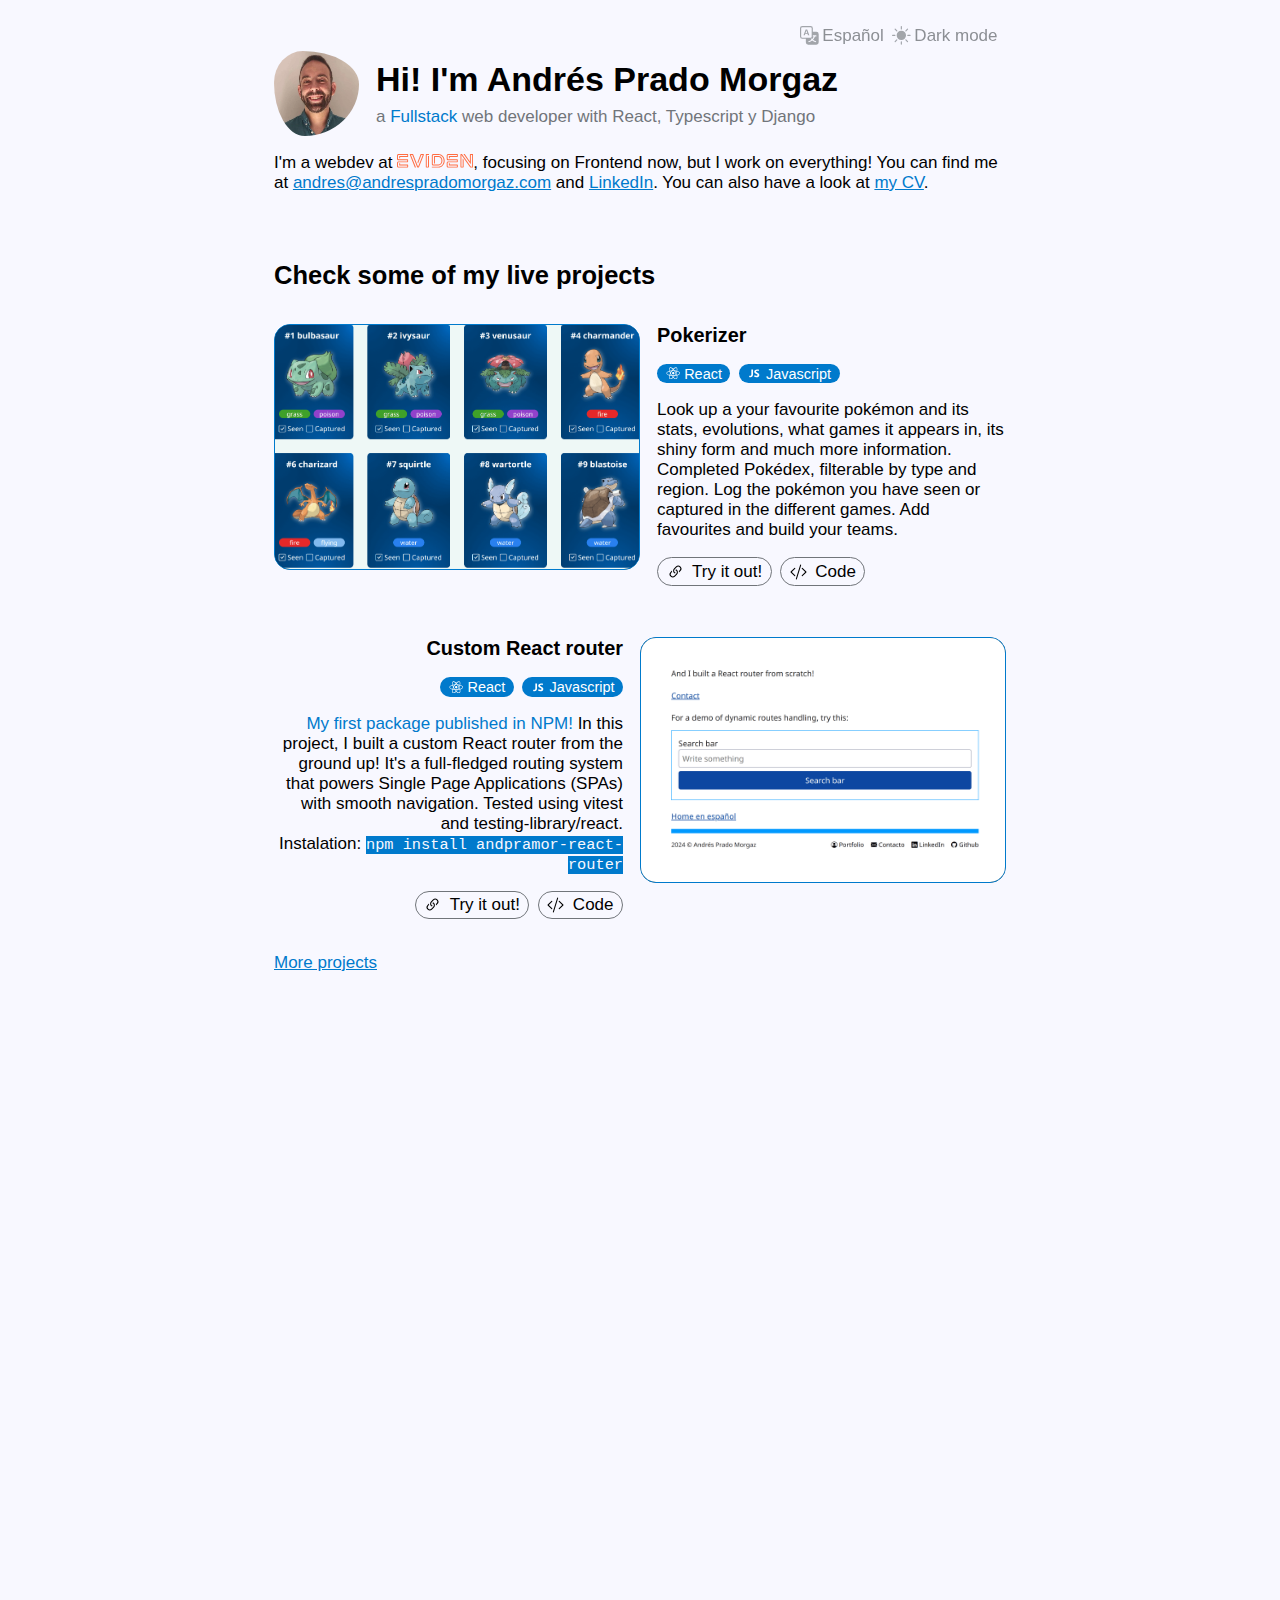
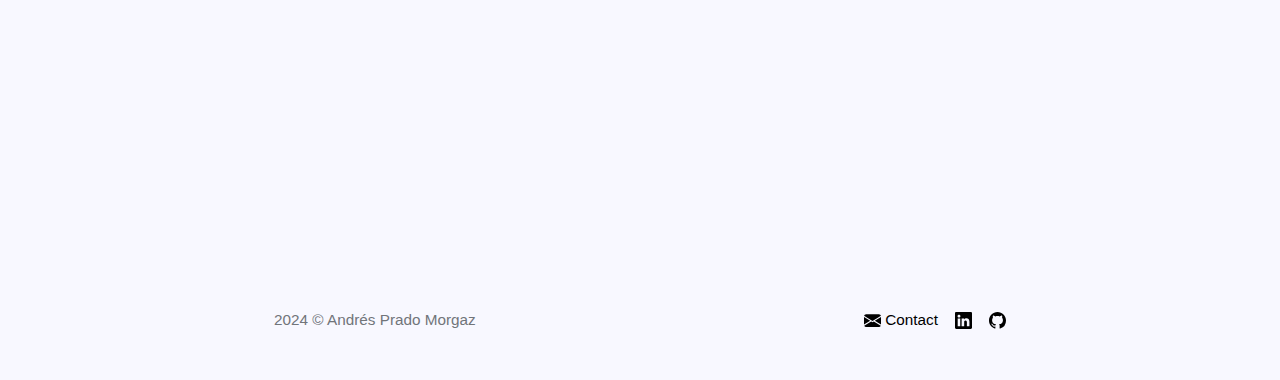
==== index.html @ 47c3d0b3 "Corrected heading nesting" ====
<!DOCTYPE html>
<html lang="es">
  <head>
    <meta charset="UTF-8" />
    <meta name="viewport" content="width=device-width, initial-scale=1.0" />
    <title>Andrés Prado Morgaz</title>
    <link rel="shortcut icon" href="favicon.svg" type="image/x-icon" />
    <link rel="stylesheet" href="./style.css" />
  </head>

  <body>
    <!-- MENU -->
    <aside id="optionsMenu" class="text-gray">
      <span id="languageToggler">
        <!-- Translate icon -->
        <svg
          xmlns="http://www.w3.org/2000/svg"
          fill="currentColor"
          viewBox="0 0 16 16"
        >
          <path
            d="M4.545 6.714 4.11 8H3l1.862-5h1.284L8 8H6.833l-.435-1.286zm1.634-.736L5.5 3.956h-.049l-.679 2.022z"
          />
          <path
            d="M0 2a2 2 0 0 1 2-2h7a2 2 0 0 1 2 2v3h3a2 2 0 0 1 2 2v7a2 2 0 0 1-2 2H7a2 2 0 0 1-2-2v-3H2a2 2 0 0 1-2-2zm2-1a1 1 0 0 0-1 1v7a1 1 0 0 0 1 1h7a1 1 0 0 0 1-1V2a1 1 0 0 0-1-1zm7.138 9.995q.289.451.63.846c-.748.575-1.673 1.001-2.768 1.292.178.217.451.635.555.867 1.125-.359 2.08-.844 2.886-1.494.777.665 1.739 1.165 2.93 1.472.133-.254.414-.673.629-.89-1.125-.253-2.057-.694-2.82-1.284.681-.747 1.222-1.651 1.621-2.757H14V8h-3v1.047h.765c-.318.844-.74 1.546-1.272 2.13a6 6 0 0 1-.415-.492 2 2 0 0 1-.94.31"
          />
        </svg>
        <span class="text">English</span>
        <span class="text hiddenLanguage">Español</span>
      </span>
      <span id="lightModeToggler">
        <!-- Sun icon -->
        <svg
          xmlns="http://www.w3.org/2000/svg"
          fill="currentColor"
          viewBox="0 0 16 16"
        >
          <path
            id="lightModeTogglerPath"
            d="M12 8a4 4 0 1 1-8 0 4 4 0 0 1 8 0M8 0a.5.5 0 0 1 .5.5v2a.5.5 0 0 1-1 0v-2A.5.5 0 0 1 8 0m0 13a.5.5 0 0 1 .5.5v2a.5.5 0 0 1-1 0v-2A.5.5 0 0 1 8 13m8-5a.5.5 0 0 1-.5.5h-2a.5.5 0 0 1 0-1h2a.5.5 0 0 1 .5.5M3 8a.5.5 0 0 1-.5.5h-2a.5.5 0 0 1 0-1h2A.5.5 0 0 1 3 8m10.657-5.657a.5.5 0 0 1 0 .707l-1.414 1.415a.5.5 0 1 1-.707-.708l1.414-1.414a.5.5 0 0 1 .707 0m-9.193 9.193a.5.5 0 0 1 0 .707L3.05 13.657a.5.5 0 0 1-.707-.707l1.414-1.414a.5.5 0 0 1 .707 0m9.193 2.121a.5.5 0 0 1-.707 0l-1.414-1.414a.5.5 0 0 1 .707-.707l1.414 1.414a.5.5 0 0 1 0 .707M4.464 4.465a.5.5 0 0 1-.707 0L2.343 3.05a.5.5 0 1 1 .707-.707l1.414 1.414a.5.5 0 0 1 0 .708"
          />
        </svg>
        <span class="text showInLightMode">Modo oscuro</span>
        <span class="text hiddenLanguage showInLightMode">Dark mode</span>
        <span class="text showInDarkMode">Modo claro</span>
        <span class="text hiddenLanguage showInDarkMode">Light mode</span>
      </span>
    </aside>
    <!-- INTRO -->
    <section id="sectionIntro">
      <header class="intro">
        <img
          loading="lazy"
          src="./assets/profilePic.webp"
          alt="Foto de perfil de Andrés Prado Morgaz"
        />
        <div>
          <h1>
            <span class="text">¡Hola! Soy </span
            ><span class="text hiddenLanguage">Hi! I'm </span>Andrés Prado
            Morgaz
          </h1>
          <p class="mt-1 text-gray">
            <span class="text">desarrollador web</span>
            <span class="text hiddenLanguage">a</span>
            <span class="text-highlight">Fullstack</span>
            <span class="text hiddenLanguage">web developer with</span>
            <span class="text">con</span> React, Typescript y Django
          </p>
        </div>
      </header>
      <p class="text">
        Soy desarrollador en
        <svg
          class="evidenLogo"
          version="1.1"
          viewBox="0 0 538.29999 96.199997"
          xmlns="http://www.w3.org/2000/svg"
        >
          <path
            d="m 262.2,14.9 v 52.7 h 6.7 V 21.4 h 24.7 c 12.2,0 20.9,10.9 20.9,26.7 0,15.8 -8.7,26.7 -20.9,26.7 H 258 c -2.8,0 -4.7,-1.8 -4.7,-4.7 V 11.3 c 0,-2.8 1.8,-4.7 4.7,-4.7 h 35.6 c 21.3,0 36.7,17.4 36.7,41.5 0,24.1 -15.4,41.5 -36.7,41.5 h -47.2 v 6.5 h 47.2 c 24.1,0 43.8,-20.7 43.8,-48 0,-27.3 -19.6,-48 -43.8,-48 H 258 c -7.1,0 -11.5,4.7 -11.5,11.1 v 58.9 c 0,6.5 4.5,11.1 11.5,11.1 h 35.6 c 15.4,0 28,-14.2 28,-33.2 0,-19 -12.6,-33.2 -28,-33.2 H 262.2 Z M 71.8,52.2 H 11.5 C 4.4,52.2 0,56.9 0,63.3 V 85 c 0,6.5 4.5,11.1 11.5,11.1 h 64 c 2,0 3.4,-1.4 3.4,-3.4 V 78.3 c 0,-2 -1.4,-3.4 -3.4,-3.4 H 22.2 V 66 h -6.5 v 15.4 h 56.5 v 8.3 H 11.5 C 8.7,89.7 6.8,87.9 6.8,85 V 63.3 c 0,-2.8 1.8,-4.7 4.7,-4.7 h 63.6 c 2,0 3.4,-1.4 3.4,-3.4 V 40.8 c 0,-2 -1.4,-3.4 -3.4,-3.4 H 11.5 C 8.7,37.4 6.8,35.6 6.8,32.7 V 11.3 c 0,-2.8 1.8,-4.7 4.7,-4.7 h 61 v 8.3 H 15.7 v 15.2 h 6.5 v -8.7 h 53.3 c 2,0 3.4,-1.4 3.4,-3.4 V 3.8 c 0,-2 -1.4,-3.6 -3.4,-3.6 h -64 C 4.4,0.2 0,4.9 0,11.3 v 21.5 c 0,6.5 4.5,11.1 11.5,11.1 h 60.4 v 8.3 z M 172.3,6.6 h 9.9 L 149.2,89.8 115,3.4 C 114,1 112.6,0.2 109.9,0.2 H 93.3 c -2,0 -3.2,1.4 -3.2,3.2 0,0.6 0.2,1.4 0.4,2 l 35.6,90.7 h 8.3 L 98.8,6.6 h 9.7 l 34.4,86.7 c 1,2.4 2,2.8 4.5,2.8 h 3.6 c 2.4,0 3.4,-0.4 4.5,-2.8 L 190.3,5.4 c 0.2,-0.6 0.4,-1.4 0.4,-2 0,-1.8 -1.2,-3.2 -3.2,-3.2 H 171.1 C 168.5,0.2 167,1 166,3.4 l -21.1,54.3 3.8,9.3 z m 251.2,45.6 h -60.4 c -7.1,0 -11.5,4.7 -11.5,11.1 V 85 c 0,6.5 4.5,11.1 11.5,11.1 h 64 c 2,0 3.4,-1.4 3.4,-3.4 V 78.3 c 0,-2 -1.4,-3.4 -3.4,-3.4 H 373.8 V 66 h -6.5 v 15.4 h 56.5 v 8.3 H 363 c -2.8,0 -4.7,-1.8 -4.7,-4.7 V 63.3 c 0,-2.8 1.8,-4.7 4.7,-4.7 h 63.7 c 2,0 3.4,-1.4 3.4,-3.4 V 40.8 c 0,-2 -1.4,-3.4 -3.4,-3.4 h -63.6 c -2.8,0 -4.7,-1.8 -4.7,-4.7 V 11.3 c 0,-2.8 1.8,-4.7 4.7,-4.7 h 61 v 8.3 h -56.7 v 15.2 h 6.5 v -8.7 h 53.3 c 2,0 3.4,-1.4 3.4,-3.4 V 3.8 c 0,-2 -1.4,-3.6 -3.4,-3.6 h -64 c -7.1,0 -11.5,4.7 -11.5,11.1 v 21.5 c 0,6.5 4.5,11.1 11.5,11.1 h 60.4 v 8.3 z M 226.4,0.1 h -19.2 c -2,0 -3.4,1.4 -3.4,3.4 v 89.1 c 0,2 1.4,3.4 3.4,3.4 H 223 c 2,0 3.4,-1.4 3.4,-3.4 V 13.9 h -6.9 v 75.8 h -8.9 v -83 h 15.8 z m 243.8,0 49,68.3 c 1.2,1.6 3.4,1 3.4,-0.6 V 6.6 h 8.9 v 83 h -8.1 L 463.2,4.5 C 460.6,0.7 459.1,0 456.3,0 h -3.8 c -2,0 -3.4,1.4 -3.4,3.4 v 89.1 c 0,2 1.4,3.4 3.4,3.4 h 15.8 c 2,0 3.4,-1.4 3.4,-3.4 v -51 L 464.8,32 v 57.5 h -8.9 V 6.8 l 60,84.9 c 2.6,3.6 4.3,4.5 7.7,4.5 h 11.3 c 2,0 3.4,-1.4 3.4,-3.4 V 3.6 c 0,-2 -1.4,-3.4 -3.4,-3.4 h -15.6 c -2,0 -3.4,1.4 -3.4,3.4 V 53.4 L 479.2,0.1 Z"
          /></svg
        >, centrado en el Frontend, ¡pero hago de todo! Puedes encontrarme en
        <a href="mailto:andres@andrespradomorgaz.com" class="text-highlight"
          >andres@andrespradomorgaz.com</a
        >
        y en
        <a
          href="https://www.linkedin.com/in/apradomorgaz/"
          class="text-highlight"
          >LinkedIn</a
        >. También puedes echarle un vistazo a
        <a
          href="/assets/CV Andres Prado Morgaz.pdf"
          class="text-highlight"
          download="CV_AndresPradoMorgaz_developer"
          >mi CV</a
        >.
      </p>
      <p class="text hiddenLanguage">
        I'm a webdev at
        <svg
          class="evidenLogo"
          version="1.1"
          viewBox="0 0 538.29999 96.199997"
          xmlns="http://www.w3.org/2000/svg"
        >
          <path
            d="m 262.2,14.9 v 52.7 h 6.7 V 21.4 h 24.7 c 12.2,0 20.9,10.9 20.9,26.7 0,15.8 -8.7,26.7 -20.9,26.7 H 258 c -2.8,0 -4.7,-1.8 -4.7,-4.7 V 11.3 c 0,-2.8 1.8,-4.7 4.7,-4.7 h 35.6 c 21.3,0 36.7,17.4 36.7,41.5 0,24.1 -15.4,41.5 -36.7,41.5 h -47.2 v 6.5 h 47.2 c 24.1,0 43.8,-20.7 43.8,-48 0,-27.3 -19.6,-48 -43.8,-48 H 258 c -7.1,0 -11.5,4.7 -11.5,11.1 v 58.9 c 0,6.5 4.5,11.1 11.5,11.1 h 35.6 c 15.4,0 28,-14.2 28,-33.2 0,-19 -12.6,-33.2 -28,-33.2 H 262.2 Z M 71.8,52.2 H 11.5 C 4.4,52.2 0,56.9 0,63.3 V 85 c 0,6.5 4.5,11.1 11.5,11.1 h 64 c 2,0 3.4,-1.4 3.4,-3.4 V 78.3 c 0,-2 -1.4,-3.4 -3.4,-3.4 H 22.2 V 66 h -6.5 v 15.4 h 56.5 v 8.3 H 11.5 C 8.7,89.7 6.8,87.9 6.8,85 V 63.3 c 0,-2.8 1.8,-4.7 4.7,-4.7 h 63.6 c 2,0 3.4,-1.4 3.4,-3.4 V 40.8 c 0,-2 -1.4,-3.4 -3.4,-3.4 H 11.5 C 8.7,37.4 6.8,35.6 6.8,32.7 V 11.3 c 0,-2.8 1.8,-4.7 4.7,-4.7 h 61 v 8.3 H 15.7 v 15.2 h 6.5 v -8.7 h 53.3 c 2,0 3.4,-1.4 3.4,-3.4 V 3.8 c 0,-2 -1.4,-3.6 -3.4,-3.6 h -64 C 4.4,0.2 0,4.9 0,11.3 v 21.5 c 0,6.5 4.5,11.1 11.5,11.1 h 60.4 v 8.3 z M 172.3,6.6 h 9.9 L 149.2,89.8 115,3.4 C 114,1 112.6,0.2 109.9,0.2 H 93.3 c -2,0 -3.2,1.4 -3.2,3.2 0,0.6 0.2,1.4 0.4,2 l 35.6,90.7 h 8.3 L 98.8,6.6 h 9.7 l 34.4,86.7 c 1,2.4 2,2.8 4.5,2.8 h 3.6 c 2.4,0 3.4,-0.4 4.5,-2.8 L 190.3,5.4 c 0.2,-0.6 0.4,-1.4 0.4,-2 0,-1.8 -1.2,-3.2 -3.2,-3.2 H 171.1 C 168.5,0.2 167,1 166,3.4 l -21.1,54.3 3.8,9.3 z m 251.2,45.6 h -60.4 c -7.1,0 -11.5,4.7 -11.5,11.1 V 85 c 0,6.5 4.5,11.1 11.5,11.1 h 64 c 2,0 3.4,-1.4 3.4,-3.4 V 78.3 c 0,-2 -1.4,-3.4 -3.4,-3.4 H 373.8 V 66 h -6.5 v 15.4 h 56.5 v 8.3 H 363 c -2.8,0 -4.7,-1.8 -4.7,-4.7 V 63.3 c 0,-2.8 1.8,-4.7 4.7,-4.7 h 63.7 c 2,0 3.4,-1.4 3.4,-3.4 V 40.8 c 0,-2 -1.4,-3.4 -3.4,-3.4 h -63.6 c -2.8,0 -4.7,-1.8 -4.7,-4.7 V 11.3 c 0,-2.8 1.8,-4.7 4.7,-4.7 h 61 v 8.3 h -56.7 v 15.2 h 6.5 v -8.7 h 53.3 c 2,0 3.4,-1.4 3.4,-3.4 V 3.8 c 0,-2 -1.4,-3.6 -3.4,-3.6 h -64 c -7.1,0 -11.5,4.7 -11.5,11.1 v 21.5 c 0,6.5 4.5,11.1 11.5,11.1 h 60.4 v 8.3 z M 226.4,0.1 h -19.2 c -2,0 -3.4,1.4 -3.4,3.4 v 89.1 c 0,2 1.4,3.4 3.4,3.4 H 223 c 2,0 3.4,-1.4 3.4,-3.4 V 13.9 h -6.9 v 75.8 h -8.9 v -83 h 15.8 z m 243.8,0 49,68.3 c 1.2,1.6 3.4,1 3.4,-0.6 V 6.6 h 8.9 v 83 h -8.1 L 463.2,4.5 C 460.6,0.7 459.1,0 456.3,0 h -3.8 c -2,0 -3.4,1.4 -3.4,3.4 v 89.1 c 0,2 1.4,3.4 3.4,3.4 h 15.8 c 2,0 3.4,-1.4 3.4,-3.4 v -51 L 464.8,32 v 57.5 h -8.9 V 6.8 l 60,84.9 c 2.6,3.6 4.3,4.5 7.7,4.5 h 11.3 c 2,0 3.4,-1.4 3.4,-3.4 V 3.6 c 0,-2 -1.4,-3.4 -3.4,-3.4 h -15.6 c -2,0 -3.4,1.4 -3.4,3.4 V 53.4 L 479.2,0.1 Z"
          /></svg
        >, focusing on Frontend now, but I work on everything! You can find me
        at
        <a href="mailto:andres@andrespradomorgaz.com" class="text-highlight"
          >andres@andrespradomorgaz.com</a
        >
        and
        <a
          href="https://www.linkedin.com/in/apradomorgaz/"
          class="text-highlight"
          >LinkedIn</a
        >. You can also have a look at
        <a
          href="/assets/CV Andres Prado Morgaz EN.pdf"
          class="text-highlight"
          download="CV_AndresPradoMorgaz_developer"
          >my CV</a
        >.
      </p>
    </section>
    <!-- PROJECTS -->
    <section id="projectsSection">
      <h2 class="text">Explora algunos de mis proyectos en vivo</h2>
      <h2 class="text hiddenLanguage">Check some of my live projects</h2>
      <div class="projectsList" id="projectsList">
        <!-- Pokerizer -->
        <article class="project">
          <a
            href="https://andrespradomorgaz.com/pokerizer"
            class="img-container-out"
          >
            <div class="img-container-in">
              <img
                loading="lazy"
                src="./assets/thumbPokerizer.webp"
                alt="Pokerizer thumb"
              />
              <h3 class="projectTitleSm">Pokerizer</h3>
            </div>
          </a>
          <div class="project-details">
            <h3 class="projectTitleMd">Pokerizer</h3>
            <div class="techList">
              <span class="techItem">
                <svg
                  class="svg"
                  viewBox="0 0 32 32"
                  fill="none"
                  xmlns="http://www.w3.org/2000/svg"
                >
                  <path
                    d="M18.6789 15.9759C18.6789 14.5415 17.4796 13.3785 16 13.3785C14.5206 13.3785 13.3211 14.5415 13.3211 15.9759C13.3211 17.4105 14.5206 18.5734 16 18.5734C17.4796 18.5734 18.6789 17.4105 18.6789 15.9759Z"
                    fill="currentColor"
                  />
                  <path
                    fill-rule="evenodd"
                    clip-rule="evenodd"
                    d="M24.7004 11.1537C25.2661 8.92478 25.9772 4.79148 23.4704 3.39016C20.9753 1.99495 17.7284 4.66843 16.0139 6.27318C14.3044 4.68442 10.9663 2.02237 8.46163 3.42814C5.96751 4.82803 6.73664 8.8928 7.3149 11.1357C4.98831 11.7764 1 13.1564 1 15.9759C1 18.7874 4.98416 20.2888 7.29698 20.9289C6.71658 23.1842 5.98596 27.1909 8.48327 28.5877C10.9973 29.9932 14.325 27.3945 16.0554 25.7722C17.7809 27.3864 20.9966 30.0021 23.4922 28.6014C25.9956 27.1963 25.3436 23.1184 24.7653 20.8625C27.0073 20.221 31 18.7523 31 15.9759C31 13.1835 26.9903 11.7923 24.7004 11.1537ZM24.4162 19.667C24.0365 18.5016 23.524 17.2623 22.8971 15.9821C23.4955 14.7321 23.9881 13.5088 24.3572 12.3509C26.0359 12.8228 29.7185 13.9013 29.7185 15.9759C29.7185 18.07 26.1846 19.1587 24.4162 19.667ZM22.85 27.526C20.988 28.571 18.2221 26.0696 16.9478 24.8809C17.7932 23.9844 18.638 22.9422 19.4625 21.7849C20.9129 21.6602 22.283 21.4562 23.5256 21.1777C23.9326 22.7734 24.7202 26.4763 22.85 27.526ZM9.12362 27.5111C7.26143 26.47 8.11258 22.8946 8.53957 21.2333C9.76834 21.4969 11.1286 21.6865 12.5824 21.8008C13.4123 22.9332 14.2816 23.9741 15.1576 24.8857C14.0753 25.9008 10.9945 28.557 9.12362 27.5111ZM2.28149 15.9759C2.28149 13.874 5.94207 12.8033 7.65904 12.3326C8.03451 13.5165 8.52695 14.7544 9.12123 16.0062C8.51925 17.2766 8.01977 18.5341 7.64085 19.732C6.00369 19.2776 2.28149 18.0791 2.28149 15.9759ZM9.1037 4.50354C10.9735 3.45416 13.8747 6.00983 15.1159 7.16013C14.2444 8.06754 13.3831 9.1006 12.5603 10.2265C11.1494 10.3533 9.79875 10.5569 8.55709 10.8297C8.09125 9.02071 7.23592 5.55179 9.1037 4.50354ZM20.3793 11.5771C21.3365 11.6942 22.2536 11.85 23.1147 12.0406C22.8562 12.844 22.534 13.6841 22.1545 14.5453C21.6044 13.5333 21.0139 12.5416 20.3793 11.5771ZM16.0143 8.0481C16.6054 8.66897 17.1974 9.3623 17.7798 10.1145C16.5985 10.0603 15.4153 10.0601 14.234 10.1137C14.8169 9.36848 15.414 8.67618 16.0143 8.0481ZM9.8565 14.5444C9.48329 13.6862 9.16398 12.8424 8.90322 12.0275C9.75918 11.8418 10.672 11.69 11.623 11.5748C10.9866 12.5372 10.3971 13.5285 9.8565 14.5444ZM11.6503 20.4657C10.6679 20.3594 9.74126 20.2153 8.88556 20.0347C9.15044 19.2055 9.47678 18.3435 9.85796 17.4668C10.406 18.4933 11.0045 19.4942 11.6503 20.4657ZM16.0498 23.9915C15.4424 23.356 14.8365 22.6531 14.2448 21.8971C15.4328 21.9423 16.6231 21.9424 17.811 21.891C17.2268 22.6608 16.6369 23.3647 16.0498 23.9915ZM22.1667 17.4222C22.5677 18.3084 22.9057 19.1657 23.1742 19.9809C22.3043 20.1734 21.3652 20.3284 20.3757 20.4435C21.015 19.4607 21.6149 18.4536 22.1667 17.4222ZM18.7473 20.5941C16.9301 20.72 15.1016 20.7186 13.2838 20.6044C12.2509 19.1415 11.3314 17.603 10.5377 16.0058C11.3276 14.4119 12.2404 12.8764 13.2684 11.4158C15.0875 11.2825 16.9178 11.2821 18.7369 11.4166C19.7561 12.8771 20.6675 14.4086 21.4757 15.9881C20.6771 17.5812 19.7595 19.1198 18.7473 20.5941ZM22.8303 4.4666C24.7006 5.51254 23.8681 9.22726 23.4595 10.8426C22.2149 10.5641 20.8633 10.3569 19.4483 10.2281C18.6239 9.09004 17.7698 8.05518 16.9124 7.15949C18.1695 5.98441 20.9781 3.43089 22.8303 4.4666Z"
                    fill="currentColor"
                  />
                </svg>
                <span>React</span>
              </span>
              <span class="techItem">
                <svg
                  viewBox="0 0 32 32"
                  version="1.1"
                  xmlns="http://www.w3.org/2000/svg"
                  class="svg"
                >
                  <path
                    fill="currentColor"
                    d="M9.633 7.968h3.751v10.514c0 4.738-2.271 6.392-5.899 6.392-0.888 0-2.024-0.148-2.764-0.395l0.42-3.036c0.518 0.173 1.185 0.296 1.925 0.296 1.58 0 2.567-0.716 2.567-3.282v-10.489zM16.641 20.753c0.987 0.518 2.567 1.037 4.171 1.037 1.728 0 2.641-0.716 2.641-1.826 0-1.012-0.79-1.629-2.789-2.32-2.764-0.987-4.59-2.517-4.59-4.961 0-2.838 2.394-4.985 6.293-4.985 1.9 0 3.258 0.37 4.245 0.839l-0.839 3.011c-0.642-0.321-1.851-0.79-3.455-0.79-1.629 0-2.419 0.765-2.419 1.604 0 1.061 0.913 1.53 3.085 2.369 2.937 1.086 4.294 2.616 4.294 4.985 0 2.789-2.122 5.158-6.688 5.158-1.9 0-3.776-0.518-4.714-1.037l0.765-3.085z"
                  />
                </svg>
                <span>Javascript</span>
              </span>
            </div>
            <div class="text">
              Busca tu pokémon favorito y consulta sus estadísticas,
              evoluciones, en qué juegos aparece, su forma shiny y mucha más
              información. Pokédex completa, filtrable por tipo y por región.
              Haz un seguimiento de qué pokémon has visto o capturado en los
              distintos juegos. Añade favoritos y monta tus equipos.
            </div>
            <div class="text hiddenLanguage">
              Look up a your favourite pokémon and its stats, evolutions, what
              games it appears in, its shiny form and much more information.
              Completed Pokédex, filterable by type and region. Log the pokémon
              you have seen or captured in the different games. Add favourites
              and build your teams.
            </div>
            <div class="project-links">
              <a href="https://andrespradomorgaz.com/pokerizer">
                <svg
                  xmlns="http://www.w3.org/2000/svg"
                  fill="currentColor"
                  class="bi bi-link-45deg"
                  viewBox="0 0 16 16"
                >
                  <path
                    d="M4.715 6.542 3.343 7.914a3 3 0 1 0 4.243 4.243l1.828-1.829A3 3 0 0 0 8.586 5.5L8 6.086a1 1 0 0 0-.154.199 2 2 0 0 1 .861 3.337L6.88 11.45a2 2 0 1 1-2.83-2.83l.793-.792a4 4 0 0 1-.128-1.287z"
                  />
                  <path
                    d="M6.586 4.672A3 3 0 0 0 7.414 9.5l.775-.776a2 2 0 0 1-.896-3.346L9.12 3.55a2 2 0 1 1 2.83 2.83l-.793.792c.112.42.155.855.128 1.287l1.372-1.372a3 3 0 1 0-4.243-4.243z"
                  />
                </svg>
                <span class="text">¡Pruébalo!</span
                ><span class="text hiddenLanguage">Try it out!</span>
              </a>
              <a href="https://github.com/andpramor/pokerizer">
                <svg
                  xmlns="http://www.w3.org/2000/svg"
                  fill="currentColor"
                  class="bi bi-code-slash"
                  viewBox="0 0 16 16"
                >
                  <path
                    d="M10.478 1.647a.5.5 0 1 0-.956-.294l-4 13a.5.5 0 0 0 .956.294zM4.854 4.146a.5.5 0 0 1 0 .708L1.707 8l3.147 3.146a.5.5 0 0 1-.708.708l-3.5-3.5a.5.5 0 0 1 0-.708l3.5-3.5a.5.5 0 0 1 .708 0m6.292 0a.5.5 0 0 0 0 .708L14.293 8l-3.147 3.146a.5.5 0 0 0 .708.708l3.5-3.5a.5.5 0 0 0 0-.708l-3.5-3.5a.5.5 0 0 0-.708 0"
                  />
                </svg>
                <span class="text">Código</span>
                <span class="text hiddenLanguage">Code</span>
              </a>
            </div>
          </div>
        </article>
        <!-- React Router -->
        <article class="project">
          <a
            href="https://andrespradomorgaz.com/andpramor-react-router"
            class="img-container-out"
          >
            <div class="img-container-in">
              <img
                loading="lazy"
                src="./assets/thumbRouter.webp"
                alt="Custom react router thumb"
              />
              <h3 class="projectTitleSm text">
                Router personalizado para React
              </h3>
              <h3 class="projectTitleSm text hiddenLanguage">
                Custom React router
              </h3>
            </div>
          </a>
          <div class="project-details">
            <h3 class="projectTitleMd text">Router personalizado para React</h3>
            <h3 class="projectTitleMd text hiddenLanguage">
              Custom React router
            </h3>
            <div class="techList">
              <span class="techItem">
                <svg
                  class="svg"
                  viewBox="0 0 32 32"
                  fill="none"
                  xmlns="http://www.w3.org/2000/svg"
                >
                  <path
                    d="M18.6789 15.9759C18.6789 14.5415 17.4796 13.3785 16 13.3785C14.5206 13.3785 13.3211 14.5415 13.3211 15.9759C13.3211 17.4105 14.5206 18.5734 16 18.5734C17.4796 18.5734 18.6789 17.4105 18.6789 15.9759Z"
                    fill="currentColor"
                  />
                  <path
                    fill-rule="evenodd"
                    clip-rule="evenodd"
                    d="M24.7004 11.1537C25.2661 8.92478 25.9772 4.79148 23.4704 3.39016C20.9753 1.99495 17.7284 4.66843 16.0139 6.27318C14.3044 4.68442 10.9663 2.02237 8.46163 3.42814C5.96751 4.82803 6.73664 8.8928 7.3149 11.1357C4.98831 11.7764 1 13.1564 1 15.9759C1 18.7874 4.98416 20.2888 7.29698 20.9289C6.71658 23.1842 5.98596 27.1909 8.48327 28.5877C10.9973 29.9932 14.325 27.3945 16.0554 25.7722C17.7809 27.3864 20.9966 30.0021 23.4922 28.6014C25.9956 27.1963 25.3436 23.1184 24.7653 20.8625C27.0073 20.221 31 18.7523 31 15.9759C31 13.1835 26.9903 11.7923 24.7004 11.1537ZM24.4162 19.667C24.0365 18.5016 23.524 17.2623 22.8971 15.9821C23.4955 14.7321 23.9881 13.5088 24.3572 12.3509C26.0359 12.8228 29.7185 13.9013 29.7185 15.9759C29.7185 18.07 26.1846 19.1587 24.4162 19.667ZM22.85 27.526C20.988 28.571 18.2221 26.0696 16.9478 24.8809C17.7932 23.9844 18.638 22.9422 19.4625 21.7849C20.9129 21.6602 22.283 21.4562 23.5256 21.1777C23.9326 22.7734 24.7202 26.4763 22.85 27.526ZM9.12362 27.5111C7.26143 26.47 8.11258 22.8946 8.53957 21.2333C9.76834 21.4969 11.1286 21.6865 12.5824 21.8008C13.4123 22.9332 14.2816 23.9741 15.1576 24.8857C14.0753 25.9008 10.9945 28.557 9.12362 27.5111ZM2.28149 15.9759C2.28149 13.874 5.94207 12.8033 7.65904 12.3326C8.03451 13.5165 8.52695 14.7544 9.12123 16.0062C8.51925 17.2766 8.01977 18.5341 7.64085 19.732C6.00369 19.2776 2.28149 18.0791 2.28149 15.9759ZM9.1037 4.50354C10.9735 3.45416 13.8747 6.00983 15.1159 7.16013C14.2444 8.06754 13.3831 9.1006 12.5603 10.2265C11.1494 10.3533 9.79875 10.5569 8.55709 10.8297C8.09125 9.02071 7.23592 5.55179 9.1037 4.50354ZM20.3793 11.5771C21.3365 11.6942 22.2536 11.85 23.1147 12.0406C22.8562 12.844 22.534 13.6841 22.1545 14.5453C21.6044 13.5333 21.0139 12.5416 20.3793 11.5771ZM16.0143 8.0481C16.6054 8.66897 17.1974 9.3623 17.7798 10.1145C16.5985 10.0603 15.4153 10.0601 14.234 10.1137C14.8169 9.36848 15.414 8.67618 16.0143 8.0481ZM9.8565 14.5444C9.48329 13.6862 9.16398 12.8424 8.90322 12.0275C9.75918 11.8418 10.672 11.69 11.623 11.5748C10.9866 12.5372 10.3971 13.5285 9.8565 14.5444ZM11.6503 20.4657C10.6679 20.3594 9.74126 20.2153 8.88556 20.0347C9.15044 19.2055 9.47678 18.3435 9.85796 17.4668C10.406 18.4933 11.0045 19.4942 11.6503 20.4657ZM16.0498 23.9915C15.4424 23.356 14.8365 22.6531 14.2448 21.8971C15.4328 21.9423 16.6231 21.9424 17.811 21.891C17.2268 22.6608 16.6369 23.3647 16.0498 23.9915ZM22.1667 17.4222C22.5677 18.3084 22.9057 19.1657 23.1742 19.9809C22.3043 20.1734 21.3652 20.3284 20.3757 20.4435C21.015 19.4607 21.6149 18.4536 22.1667 17.4222ZM18.7473 20.5941C16.9301 20.72 15.1016 20.7186 13.2838 20.6044C12.2509 19.1415 11.3314 17.603 10.5377 16.0058C11.3276 14.4119 12.2404 12.8764 13.2684 11.4158C15.0875 11.2825 16.9178 11.2821 18.7369 11.4166C19.7561 12.8771 20.6675 14.4086 21.4757 15.9881C20.6771 17.5812 19.7595 19.1198 18.7473 20.5941ZM22.8303 4.4666C24.7006 5.51254 23.8681 9.22726 23.4595 10.8426C22.2149 10.5641 20.8633 10.3569 19.4483 10.2281C18.6239 9.09004 17.7698 8.05518 16.9124 7.15949C18.1695 5.98441 20.9781 3.43089 22.8303 4.4666Z"
                    fill="currentColor"
                  />
                </svg>
                <span>React</span>
              </span>
              <span class="techItem">
                <svg
                  viewBox="0 0 32 32"
                  version="1.1"
                  xmlns="http://www.w3.org/2000/svg"
                  class="svg"
                >
                  <path
                    fill="currentColor"
                    d="M9.633 7.968h3.751v10.514c0 4.738-2.271 6.392-5.899 6.392-0.888 0-2.024-0.148-2.764-0.395l0.42-3.036c0.518 0.173 1.185 0.296 1.925 0.296 1.58 0 2.567-0.716 2.567-3.282v-10.489zM16.641 20.753c0.987 0.518 2.567 1.037 4.171 1.037 1.728 0 2.641-0.716 2.641-1.826 0-1.012-0.79-1.629-2.789-2.32-2.764-0.987-4.59-2.517-4.59-4.961 0-2.838 2.394-4.985 6.293-4.985 1.9 0 3.258 0.37 4.245 0.839l-0.839 3.011c-0.642-0.321-1.851-0.79-3.455-0.79-1.629 0-2.419 0.765-2.419 1.604 0 1.061 0.913 1.53 3.085 2.369 2.937 1.086 4.294 2.616 4.294 4.985 0 2.789-2.122 5.158-6.688 5.158-1.9 0-3.776-0.518-4.714-1.037l0.765-3.085z"
                  />
                </svg>
                <span>Javascript</span>
              </span>
            </div>
            <div class="text">
              <span class="text-highlight"
                >¡Mi primer paquete publicado en NPM!</span
              >
              En este proyecto, he desarrollado un router personalizado para
              React desde cero, con todo lo necesario para una navegación fluida
              en aplicaciones SPA. Testeado con vitest y testing-library/react.
              <br />
              Instalación: <code>npm install andpramor-react-router</code>
            </div>
            <div class="text hiddenLanguage">
              <span class="text-highlight"
                >My first package published in NPM!</span
              >
              In this project, I built a custom React router from the ground up!
              It's a full-fledged routing system that powers Single Page
              Applications (SPAs) with smooth navigation. Tested using vitest
              and testing-library/react.
              <br />
              Instalation: <code>npm install andpramor-react-router</code>
            </div>
            <div class="project-links">
              <a href="https://andrespradomorgaz.com/andpramor-react-router"
                ><svg
                  xmlns="http://www.w3.org/2000/svg"
                  fill="currentColor"
                  class="bi bi-link-45deg"
                  viewBox="0 0 16 16"
                >
                  <path
                    d="M4.715 6.542 3.343 7.914a3 3 0 1 0 4.243 4.243l1.828-1.829A3 3 0 0 0 8.586 5.5L8 6.086a1 1 0 0 0-.154.199 2 2 0 0 1 .861 3.337L6.88 11.45a2 2 0 1 1-2.83-2.83l.793-.792a4 4 0 0 1-.128-1.287z"
                  />
                  <path
                    d="M6.586 4.672A3 3 0 0 0 7.414 9.5l.775-.776a2 2 0 0 1-.896-3.346L9.12 3.55a2 2 0 1 1 2.83 2.83l-.793.792c.112.42.155.855.128 1.287l1.372-1.372a3 3 0 1 0-4.243-4.243z"
                  /></svg
                ><span class="text">¡Pruébalo!</span
                ><span class="text hiddenLanguage">Try it out!</span></a
              >
              <a href="https://github.com/andpramor/andpramor-react-router"
                ><svg
                  xmlns="http://www.w3.org/2000/svg"
                  fill="currentColor"
                  class="bi bi-code-slash"
                  viewBox="0 0 16 16"
                >
                  <path
                    d="M10.478 1.647a.5.5 0 1 0-.956-.294l-4 13a.5.5 0 0 0 .956.294zM4.854 4.146a.5.5 0 0 1 0 .708L1.707 8l3.147 3.146a.5.5 0 0 1-.708.708l-3.5-3.5a.5.5 0 0 1 0-.708l3.5-3.5a.5.5 0 0 1 .708 0m6.292 0a.5.5 0 0 0 0 .708L14.293 8l-3.147 3.146a.5.5 0 0 0 .708.708l3.5-3.5a.5.5 0 0 0 0-.708l-3.5-3.5a.5.5 0 0 0-.708 0"
                  /></svg
                ><span class="text">Código</span
                ><span class="text hiddenLanguage">Code</span></a
              >
            </div>
          </div>
        </article>
        <!-- Matching Pairs -->
        <article class="project">
          <a
            href="https://andrespradomorgaz.com/matching-pairs"
            class="img-container-out"
          >
            <div class="img-container-in">
              <img
                loading="lazy"
                src="./assets/thumbPairs.webp"
                alt="Matching pairs game thumb"
              />
              <h3 class="projectTitleSm text">Encuentra las parejas</h3>
              <h3 class="projectTitleSm text hiddenLanguage">Find the pairs</h3>
            </div>
          </a>
          <div class="project-details">
            <h3 class="projectTitleMd text">Encuentra las parejas</h3>
            <h3 class="projectTitleMd text hiddenLanguage">Find the pairs</h3>
            <div class="techList">
              <span class="techItem">
                <svg
                  class="svg"
                  viewBox="0 0 32 32"
                  fill="none"
                  xmlns="http://www.w3.org/2000/svg"
                >
                  <path
                    d="M18.6789 15.9759C18.6789 14.5415 17.4796 13.3785 16 13.3785C14.5206 13.3785 13.3211 14.5415 13.3211 15.9759C13.3211 17.4105 14.5206 18.5734 16 18.5734C17.4796 18.5734 18.6789 17.4105 18.6789 15.9759Z"
                    fill="currentColor"
                  />
                  <path
                    fill-rule="evenodd"
                    clip-rule="evenodd"
                    d="M24.7004 11.1537C25.2661 8.92478 25.9772 4.79148 23.4704 3.39016C20.9753 1.99495 17.7284 4.66843 16.0139 6.27318C14.3044 4.68442 10.9663 2.02237 8.46163 3.42814C5.96751 4.82803 6.73664 8.8928 7.3149 11.1357C4.98831 11.7764 1 13.1564 1 15.9759C1 18.7874 4.98416 20.2888 7.29698 20.9289C6.71658 23.1842 5.98596 27.1909 8.48327 28.5877C10.9973 29.9932 14.325 27.3945 16.0554 25.7722C17.7809 27.3864 20.9966 30.0021 23.4922 28.6014C25.9956 27.1963 25.3436 23.1184 24.7653 20.8625C27.0073 20.221 31 18.7523 31 15.9759C31 13.1835 26.9903 11.7923 24.7004 11.1537ZM24.4162 19.667C24.0365 18.5016 23.524 17.2623 22.8971 15.9821C23.4955 14.7321 23.9881 13.5088 24.3572 12.3509C26.0359 12.8228 29.7185 13.9013 29.7185 15.9759C29.7185 18.07 26.1846 19.1587 24.4162 19.667ZM22.85 27.526C20.988 28.571 18.2221 26.0696 16.9478 24.8809C17.7932 23.9844 18.638 22.9422 19.4625 21.7849C20.9129 21.6602 22.283 21.4562 23.5256 21.1777C23.9326 22.7734 24.7202 26.4763 22.85 27.526ZM9.12362 27.5111C7.26143 26.47 8.11258 22.8946 8.53957 21.2333C9.76834 21.4969 11.1286 21.6865 12.5824 21.8008C13.4123 22.9332 14.2816 23.9741 15.1576 24.8857C14.0753 25.9008 10.9945 28.557 9.12362 27.5111ZM2.28149 15.9759C2.28149 13.874 5.94207 12.8033 7.65904 12.3326C8.03451 13.5165 8.52695 14.7544 9.12123 16.0062C8.51925 17.2766 8.01977 18.5341 7.64085 19.732C6.00369 19.2776 2.28149 18.0791 2.28149 15.9759ZM9.1037 4.50354C10.9735 3.45416 13.8747 6.00983 15.1159 7.16013C14.2444 8.06754 13.3831 9.1006 12.5603 10.2265C11.1494 10.3533 9.79875 10.5569 8.55709 10.8297C8.09125 9.02071 7.23592 5.55179 9.1037 4.50354ZM20.3793 11.5771C21.3365 11.6942 22.2536 11.85 23.1147 12.0406C22.8562 12.844 22.534 13.6841 22.1545 14.5453C21.6044 13.5333 21.0139 12.5416 20.3793 11.5771ZM16.0143 8.0481C16.6054 8.66897 17.1974 9.3623 17.7798 10.1145C16.5985 10.0603 15.4153 10.0601 14.234 10.1137C14.8169 9.36848 15.414 8.67618 16.0143 8.0481ZM9.8565 14.5444C9.48329 13.6862 9.16398 12.8424 8.90322 12.0275C9.75918 11.8418 10.672 11.69 11.623 11.5748C10.9866 12.5372 10.3971 13.5285 9.8565 14.5444ZM11.6503 20.4657C10.6679 20.3594 9.74126 20.2153 8.88556 20.0347C9.15044 19.2055 9.47678 18.3435 9.85796 17.4668C10.406 18.4933 11.0045 19.4942 11.6503 20.4657ZM16.0498 23.9915C15.4424 23.356 14.8365 22.6531 14.2448 21.8971C15.4328 21.9423 16.6231 21.9424 17.811 21.891C17.2268 22.6608 16.6369 23.3647 16.0498 23.9915ZM22.1667 17.4222C22.5677 18.3084 22.9057 19.1657 23.1742 19.9809C22.3043 20.1734 21.3652 20.3284 20.3757 20.4435C21.015 19.4607 21.6149 18.4536 22.1667 17.4222ZM18.7473 20.5941C16.9301 20.72 15.1016 20.7186 13.2838 20.6044C12.2509 19.1415 11.3314 17.603 10.5377 16.0058C11.3276 14.4119 12.2404 12.8764 13.2684 11.4158C15.0875 11.2825 16.9178 11.2821 18.7369 11.4166C19.7561 12.8771 20.6675 14.4086 21.4757 15.9881C20.6771 17.5812 19.7595 19.1198 18.7473 20.5941ZM22.8303 4.4666C24.7006 5.51254 23.8681 9.22726 23.4595 10.8426C22.2149 10.5641 20.8633 10.3569 19.4483 10.2281C18.6239 9.09004 17.7698 8.05518 16.9124 7.15949C18.1695 5.98441 20.9781 3.43089 22.8303 4.4666Z"
                    fill="currentColor"
                  />
                </svg>
                <span>React</span>
              </span>
              <span class="techItem">
                <svg
                  viewBox="0 0 32 32"
                  version="1.1"
                  xmlns="http://www.w3.org/2000/svg"
                  class="svg"
                >
                  <path
                    fill="currentColor"
                    d="M9.633 7.968h3.751v10.514c0 4.738-2.271 6.392-5.899 6.392-0.888 0-2.024-0.148-2.764-0.395l0.42-3.036c0.518 0.173 1.185 0.296 1.925 0.296 1.58 0 2.567-0.716 2.567-3.282v-10.489zM16.641 20.753c0.987 0.518 2.567 1.037 4.171 1.037 1.728 0 2.641-0.716 2.641-1.826 0-1.012-0.79-1.629-2.789-2.32-2.764-0.987-4.59-2.517-4.59-4.961 0-2.838 2.394-4.985 6.293-4.985 1.9 0 3.258 0.37 4.245 0.839l-0.839 3.011c-0.642-0.321-1.851-0.79-3.455-0.79-1.629 0-2.419 0.765-2.419 1.604 0 1.061 0.913 1.53 3.085 2.369 2.937 1.086 4.294 2.616 4.294 4.985 0 2.789-2.122 5.158-6.688 5.158-1.9 0-3.776-0.518-4.714-1.037l0.765-3.085z"
                  />
                </svg>
                <span>Javascript</span>
              </span>
            </div>
            <div class="text">
              Juego de memoria donde las parejas se van descartando y los
              errores hacen que las cartas levantadas vuelvan a voltearse.
            </div>
            <div class="text hiddenLanguage">
              Memory game where matching pairs stay up and mistakes make last
              two cards flip back again.
            </div>
            <div class="project-links">
              <a href="https://andrespradomorgaz.com/matching-pairs"
                ><svg
                  xmlns="http://www.w3.org/2000/svg"
                  fill="currentColor"
                  class="bi bi-link-45deg"
                  viewBox="0 0 16 16"
                >
                  <path
                    d="M4.715 6.542 3.343 7.914a3 3 0 1 0 4.243 4.243l1.828-1.829A3 3 0 0 0 8.586 5.5L8 6.086a1 1 0 0 0-.154.199 2 2 0 0 1 .861 3.337L6.88 11.45a2 2 0 1 1-2.83-2.83l.793-.792a4 4 0 0 1-.128-1.287z"
                  />
                  <path
                    d="M6.586 4.672A3 3 0 0 0 7.414 9.5l.775-.776a2 2 0 0 1-.896-3.346L9.12 3.55a2 2 0 1 1 2.83 2.83l-.793.792c.112.42.155.855.128 1.287l1.372-1.372a3 3 0 1 0-4.243-4.243z"
                  /></svg
                ><span class="text">¡Pruébalo!</span
                ><span class="text hiddenLanguage">Try it out!</span></a
              >
              <a href="https://github.com/andpramor/matching-pairs"
                ><svg
                  xmlns="http://www.w3.org/2000/svg"
                  fill="currentColor"
                  class="bi bi-code-slash"
                  viewBox="0 0 16 16"
                >
                  <path
                    d="M10.478 1.647a.5.5 0 1 0-.956-.294l-4 13a.5.5 0 0 0 .956.294zM4.854 4.146a.5.5 0 0 1 0 .708L1.707 8l3.147 3.146a.5.5 0 0 1-.708.708l-3.5-3.5a.5.5 0 0 1 0-.708l3.5-3.5a.5.5 0 0 1 .708 0m6.292 0a.5.5 0 0 0 0 .708L14.293 8l-3.147 3.146a.5.5 0 0 0 .708.708l3.5-3.5a.5.5 0 0 0 0-.708l-3.5-3.5a.5.5 0 0 0-.708 0"
                  /></svg
                ><span class="text">Código</span
                ><span class="text hiddenLanguage">Code</span></a
              >
            </div>
          </div>
        </article>
        <!-- Shopping Cart -->
        <article class="project">
          <a
            href="https://andrespradomorgaz.com/shopping-cart"
            class="img-container-out"
          >
            <div class="img-container-in">
              <img
                loading="lazy"
                src="./assets/thumbShoppingCart.webp"
                alt="Shopping Cart thumb"
              />
              <h3 class="projectTitleSm text">Carrito de la compra</h3>
              <h3 class="projectTitleSm text hiddenLanguage">Shopping Cart</h3>
            </div>
          </a>
          <div class="project-details">
            <h3 class="projectTitleMd text">Carrito de la compra</h3>
            <h3 class="projectTitleMd text hiddenLanguage">Shopping Cart</h3>
            <div class="techList">
              <span class="techItem">
                <svg
                  class="svg"
                  viewBox="0 0 32 32"
                  fill="none"
                  xmlns="http://www.w3.org/2000/svg"
                >
                  <path
                    d="M18.6789 15.9759C18.6789 14.5415 17.4796 13.3785 16 13.3785C14.5206 13.3785 13.3211 14.5415 13.3211 15.9759C13.3211 17.4105 14.5206 18.5734 16 18.5734C17.4796 18.5734 18.6789 17.4105 18.6789 15.9759Z"
                    fill="currentColor"
                  />
                  <path
                    fill-rule="evenodd"
                    clip-rule="evenodd"
                    d="M24.7004 11.1537C25.2661 8.92478 25.9772 4.79148 23.4704 3.39016C20.9753 1.99495 17.7284 4.66843 16.0139 6.27318C14.3044 4.68442 10.9663 2.02237 8.46163 3.42814C5.96751 4.82803 6.73664 8.8928 7.3149 11.1357C4.98831 11.7764 1 13.1564 1 15.9759C1 18.7874 4.98416 20.2888 7.29698 20.9289C6.71658 23.1842 5.98596 27.1909 8.48327 28.5877C10.9973 29.9932 14.325 27.3945 16.0554 25.7722C17.7809 27.3864 20.9966 30.0021 23.4922 28.6014C25.9956 27.1963 25.3436 23.1184 24.7653 20.8625C27.0073 20.221 31 18.7523 31 15.9759C31 13.1835 26.9903 11.7923 24.7004 11.1537ZM24.4162 19.667C24.0365 18.5016 23.524 17.2623 22.8971 15.9821C23.4955 14.7321 23.9881 13.5088 24.3572 12.3509C26.0359 12.8228 29.7185 13.9013 29.7185 15.9759C29.7185 18.07 26.1846 19.1587 24.4162 19.667ZM22.85 27.526C20.988 28.571 18.2221 26.0696 16.9478 24.8809C17.7932 23.9844 18.638 22.9422 19.4625 21.7849C20.9129 21.6602 22.283 21.4562 23.5256 21.1777C23.9326 22.7734 24.7202 26.4763 22.85 27.526ZM9.12362 27.5111C7.26143 26.47 8.11258 22.8946 8.53957 21.2333C9.76834 21.4969 11.1286 21.6865 12.5824 21.8008C13.4123 22.9332 14.2816 23.9741 15.1576 24.8857C14.0753 25.9008 10.9945 28.557 9.12362 27.5111ZM2.28149 15.9759C2.28149 13.874 5.94207 12.8033 7.65904 12.3326C8.03451 13.5165 8.52695 14.7544 9.12123 16.0062C8.51925 17.2766 8.01977 18.5341 7.64085 19.732C6.00369 19.2776 2.28149 18.0791 2.28149 15.9759ZM9.1037 4.50354C10.9735 3.45416 13.8747 6.00983 15.1159 7.16013C14.2444 8.06754 13.3831 9.1006 12.5603 10.2265C11.1494 10.3533 9.79875 10.5569 8.55709 10.8297C8.09125 9.02071 7.23592 5.55179 9.1037 4.50354ZM20.3793 11.5771C21.3365 11.6942 22.2536 11.85 23.1147 12.0406C22.8562 12.844 22.534 13.6841 22.1545 14.5453C21.6044 13.5333 21.0139 12.5416 20.3793 11.5771ZM16.0143 8.0481C16.6054 8.66897 17.1974 9.3623 17.7798 10.1145C16.5985 10.0603 15.4153 10.0601 14.234 10.1137C14.8169 9.36848 15.414 8.67618 16.0143 8.0481ZM9.8565 14.5444C9.48329 13.6862 9.16398 12.8424 8.90322 12.0275C9.75918 11.8418 10.672 11.69 11.623 11.5748C10.9866 12.5372 10.3971 13.5285 9.8565 14.5444ZM11.6503 20.4657C10.6679 20.3594 9.74126 20.2153 8.88556 20.0347C9.15044 19.2055 9.47678 18.3435 9.85796 17.4668C10.406 18.4933 11.0045 19.4942 11.6503 20.4657ZM16.0498 23.9915C15.4424 23.356 14.8365 22.6531 14.2448 21.8971C15.4328 21.9423 16.6231 21.9424 17.811 21.891C17.2268 22.6608 16.6369 23.3647 16.0498 23.9915ZM22.1667 17.4222C22.5677 18.3084 22.9057 19.1657 23.1742 19.9809C22.3043 20.1734 21.3652 20.3284 20.3757 20.4435C21.015 19.4607 21.6149 18.4536 22.1667 17.4222ZM18.7473 20.5941C16.9301 20.72 15.1016 20.7186 13.2838 20.6044C12.2509 19.1415 11.3314 17.603 10.5377 16.0058C11.3276 14.4119 12.2404 12.8764 13.2684 11.4158C15.0875 11.2825 16.9178 11.2821 18.7369 11.4166C19.7561 12.8771 20.6675 14.4086 21.4757 15.9881C20.6771 17.5812 19.7595 19.1198 18.7473 20.5941ZM22.8303 4.4666C24.7006 5.51254 23.8681 9.22726 23.4595 10.8426C22.2149 10.5641 20.8633 10.3569 19.4483 10.2281C18.6239 9.09004 17.7698 8.05518 16.9124 7.15949C18.1695 5.98441 20.9781 3.43089 22.8303 4.4666Z"
                    fill="currentColor"
                  />
                </svg>
                <span>React</span>
              </span>
              <span class="techItem">
                <svg
                  viewBox="0 0 32 32"
                  version="1.1"
                  xmlns="http://www.w3.org/2000/svg"
                  class="svg"
                >
                  <path
                    fill="currentColor"
                    d="M9.633 7.968h3.751v10.514c0 4.738-2.271 6.392-5.899 6.392-0.888 0-2.024-0.148-2.764-0.395l0.42-3.036c0.518 0.173 1.185 0.296 1.925 0.296 1.58 0 2.567-0.716 2.567-3.282v-10.489zM16.641 20.753c0.987 0.518 2.567 1.037 4.171 1.037 1.728 0 2.641-0.716 2.641-1.826 0-1.012-0.79-1.629-2.789-2.32-2.764-0.987-4.59-2.517-4.59-4.961 0-2.838 2.394-4.985 6.293-4.985 1.9 0 3.258 0.37 4.245 0.839l-0.839 3.011c-0.642-0.321-1.851-0.79-3.455-0.79-1.629 0-2.419 0.765-2.419 1.604 0 1.061 0.913 1.53 3.085 2.369 2.937 1.086 4.294 2.616 4.294 4.985 0 2.789-2.122 5.158-6.688 5.158-1.9 0-3.776-0.518-4.714-1.037l0.765-3.085z"
                  />
                </svg>
                <span>Javascript</span>
              </span>
            </div>
            <div class="text">
              Un listado de productos filtrable por precio y categoría, que
              pueden añadirse a un carrito funcional.
            </div>
            <div class="text hiddenLanguage">
              A product list that can be filtered by price and category, with a
              functional shopping cart.
            </div>
            <div class="project-links">
              <a href="https://andrespradomorgaz.com/shopping-cart"
                ><svg
                  xmlns="http://www.w3.org/2000/svg"
                  fill="currentColor"
                  class="bi bi-link-45deg"
                  viewBox="0 0 16 16"
                >
                  <path
                    d="M4.715 6.542 3.343 7.914a3 3 0 1 0 4.243 4.243l1.828-1.829A3 3 0 0 0 8.586 5.5L8 6.086a1 1 0 0 0-.154.199 2 2 0 0 1 .861 3.337L6.88 11.45a2 2 0 1 1-2.83-2.83l.793-.792a4 4 0 0 1-.128-1.287z"
                  />
                  <path
                    d="M6.586 4.672A3 3 0 0 0 7.414 9.5l.775-.776a2 2 0 0 1-.896-3.346L9.12 3.55a2 2 0 1 1 2.83 2.83l-.793.792c.112.42.155.855.128 1.287l1.372-1.372a3 3 0 1 0-4.243-4.243z"
                  /></svg
                ><span class="text">¡Pruébalo!</span
                ><span class="text hiddenLanguage">Try it out!</span></a
              >
              <a href="https://github.com/andpramor/shopping-cart"
                ><svg
                  xmlns="http://www.w3.org/2000/svg"
                  fill="currentColor"
                  class="bi bi-code-slash"
                  viewBox="0 0 16 16"
                >
                  <path
                    d="M10.478 1.647a.5.5 0 1 0-.956-.294l-4 13a.5.5 0 0 0 .956.294zM4.854 4.146a.5.5 0 0 1 0 .708L1.707 8l3.147 3.146a.5.5 0 0 1-.708.708l-3.5-3.5a.5.5 0 0 1 0-.708l3.5-3.5a.5.5 0 0 1 .708 0m6.292 0a.5.5 0 0 0 0 .708L14.293 8l-3.147 3.146a.5.5 0 0 0 .708.708l3.5-3.5a.5.5 0 0 0 0-.708l-3.5-3.5a.5.5 0 0 0-.708 0"
                  /></svg
                ><span class="text">Código</span
                ><span class="text hiddenLanguage">Code</span></a
              >
            </div>
          </div>
        </article>
        <!-- Bibliotafo -->
        <article class="project">
          <div class="img-container-out">
            <div class="img-container-in">
              <img
                loading="lazy"
                src="./assets/thumbBibliotafo.webp"
                alt="Bibliotafo thumb"
              />
              <h3 class="projectTitleSm text">Librería Bibliótafo</h3>
              <h3 class="projectTitleSm text hiddenLanguage">
                Bibliotafo Library
              </h3>
            </div>
          </div>
          <div class="project-details">
            <h3 class="projectTitleMd text">Librería Bibliótafo</h3>
            <h3 class="projectTitleMd text hiddenLanguage">
              Bibliotafo Library
            </h3>
            <div class="techList">
              <span class="techItem">
                <svg
                  class="svg"
                  fill="none"
                  viewBox="0 0 32 32"
                  xmlns="http://www.w3.org/2000/svg"
                >
                  <g>
                    <path
                      fill="currentColor"
                      d="M24.826 23.885h-3.297l-1.777-4.377h-7.507l-1.777 4.379h-3.299l8.83-19.571zM15.999 1.004l-14.145 4.976 2.157 18.458 11.989 6.557 11.992-6.551 2.154-18.462-14.147-4.977zM13.414 16.806h5.171l-2.587-6.133z"
                    ></path>
                  </g>
                </svg>
                <span>Angular</span>
              </span>
              <span class="techItem">
                <svg
                  fill="none"
                  class="svg"
                  xmlns="http://www.w3.org/2000/svg"
                  viewBox="0 0 512 512"
                >
                  <path
                    fill="currentcolor"
                    d="M321.38,0.5h-83.553v127.405c-12.483-3.253-22.786-4.338-36.354-4.338 c-87.349,0-143.781,55.34-143.781,140.52c0,88.441,53.176,134.556,155.181,134.556c34.165,0,65.639-3.254,108.508-11.392V0.5z M237.827,329.203c-11.938,1.623-19.533,2.162-28.755,2.162c-42.865,0-66.197-24.409-66.197-68.904 c0-45.573,24.413-71.616,66.743-71.616c10.303,0,18.437,1.084,28.209,4.338V329.203z M454.309,0.949v85.726h-83.557V0.949H454.309z M370.752,129.532h83.557v193.699c0,66.735-4.889,98.743-19.537,126.417c-13.56,26.59-31.466,43.403-68.365,61.852l-77.589-36.896 c36.889-17.359,54.81-32.542,66.197-55.883c11.934-23.874,15.737-51.544,15.737-124.252V129.532z"
                  ></path>
                </svg>
                <span>Django</span>
              </span>
            </div>
            <div class="text">
              Bibliótafo es una tienda online con funcionalidades sociales para
              una librería ficticia, que también sirve para que los trabajadores
              hagan las ventas que se den en la tienda física. Offline mientras
              preparo el hosting para Django.
            </div>
            <div class="text hiddenLanguage">
              Bibliotafo is a mockup e-commerce with social features for a
              library, serving both as an online shop, and as a webapp for the
              employers of the library to keep track of sales and validate them.
              Offline while I work out the hosting for Django.
            </div>
            <div class="project-links hidden">
              <!-- TODO: quitar clase hidden cuando tenga público el repo, y añadir el link del despligue cuando lo tenga listo -->
              <a href="https://github.com/andpramor/Bibliotafo"
                ><svg
                  xmlns="http://www.w3.org/2000/svg"
                  fill="currentColor"
                  class="bi bi-code-slash"
                  viewBox="0 0 16 16"
                >
                  <path
                    d="M10.478 1.647a.5.5 0 1 0-.956-.294l-4 13a.5.5 0 0 0 .956.294zM4.854 4.146a.5.5 0 0 1 0 .708L1.707 8l3.147 3.146a.5.5 0 0 1-.708.708l-3.5-3.5a.5.5 0 0 1 0-.708l3.5-3.5a.5.5 0 0 1 .708 0m6.292 0a.5.5 0 0 0 0 .708L14.293 8l-3.147 3.146a.5.5 0 0 0 .708.708l3.5-3.5a.5.5 0 0 0 0-.708l-3.5-3.5a.5.5 0 0 0-.708 0"
                  /></svg
                ><span class="text">Código</span
                ><span class="text hiddenLanguage">Code</span></a
              >
            </div>
          </div>
        </article>
        <article class="project">
          <a
            href="https://andrespradomorgaz.com/tic-tac-toe"
            class="img-container-out"
          >
            <div class="img-container-in">
              <img
                loading="lazy"
                src="./assets/thumbTictactoe.webp"
                alt="Tictactoe thumb"
              />
              <h3 class="projectTitleSm text">Tres en raya</h3>
              <h3 class="projectTitleSm text hiddenLanguage">Tic Tac Toe</h3>
            </div>
          </a>
          <div class="project-details">
            <h3 class="projectTitleMd text">Tres en raya</h3>
            <h3 class="projectTitleMd text hiddenLanguage">Tic Tac Toe</h3>
            <div class="techList">
              <span class="techItem">
                <svg
                  class="svg"
                  viewBox="0 0 32 32"
                  fill="none"
                  xmlns="http://www.w3.org/2000/svg"
                >
                  <path
                    d="M18.6789 15.9759C18.6789 14.5415 17.4796 13.3785 16 13.3785C14.5206 13.3785 13.3211 14.5415 13.3211 15.9759C13.3211 17.4105 14.5206 18.5734 16 18.5734C17.4796 18.5734 18.6789 17.4105 18.6789 15.9759Z"
                    fill="currentColor"
                  />
                  <path
                    fill-rule="evenodd"
                    clip-rule="evenodd"
                    d="M24.7004 11.1537C25.2661 8.92478 25.9772 4.79148 23.4704 3.39016C20.9753 1.99495 17.7284 4.66843 16.0139 6.27318C14.3044 4.68442 10.9663 2.02237 8.46163 3.42814C5.96751 4.82803 6.73664 8.8928 7.3149 11.1357C4.98831 11.7764 1 13.1564 1 15.9759C1 18.7874 4.98416 20.2888 7.29698 20.9289C6.71658 23.1842 5.98596 27.1909 8.48327 28.5877C10.9973 29.9932 14.325 27.3945 16.0554 25.7722C17.7809 27.3864 20.9966 30.0021 23.4922 28.6014C25.9956 27.1963 25.3436 23.1184 24.7653 20.8625C27.0073 20.221 31 18.7523 31 15.9759C31 13.1835 26.9903 11.7923 24.7004 11.1537ZM24.4162 19.667C24.0365 18.5016 23.524 17.2623 22.8971 15.9821C23.4955 14.7321 23.9881 13.5088 24.3572 12.3509C26.0359 12.8228 29.7185 13.9013 29.7185 15.9759C29.7185 18.07 26.1846 19.1587 24.4162 19.667ZM22.85 27.526C20.988 28.571 18.2221 26.0696 16.9478 24.8809C17.7932 23.9844 18.638 22.9422 19.4625 21.7849C20.9129 21.6602 22.283 21.4562 23.5256 21.1777C23.9326 22.7734 24.7202 26.4763 22.85 27.526ZM9.12362 27.5111C7.26143 26.47 8.11258 22.8946 8.53957 21.2333C9.76834 21.4969 11.1286 21.6865 12.5824 21.8008C13.4123 22.9332 14.2816 23.9741 15.1576 24.8857C14.0753 25.9008 10.9945 28.557 9.12362 27.5111ZM2.28149 15.9759C2.28149 13.874 5.94207 12.8033 7.65904 12.3326C8.03451 13.5165 8.52695 14.7544 9.12123 16.0062C8.51925 17.2766 8.01977 18.5341 7.64085 19.732C6.00369 19.2776 2.28149 18.0791 2.28149 15.9759ZM9.1037 4.50354C10.9735 3.45416 13.8747 6.00983 15.1159 7.16013C14.2444 8.06754 13.3831 9.1006 12.5603 10.2265C11.1494 10.3533 9.79875 10.5569 8.55709 10.8297C8.09125 9.02071 7.23592 5.55179 9.1037 4.50354ZM20.3793 11.5771C21.3365 11.6942 22.2536 11.85 23.1147 12.0406C22.8562 12.844 22.534 13.6841 22.1545 14.5453C21.6044 13.5333 21.0139 12.5416 20.3793 11.5771ZM16.0143 8.0481C16.6054 8.66897 17.1974 9.3623 17.7798 10.1145C16.5985 10.0603 15.4153 10.0601 14.234 10.1137C14.8169 9.36848 15.414 8.67618 16.0143 8.0481ZM9.8565 14.5444C9.48329 13.6862 9.16398 12.8424 8.90322 12.0275C9.75918 11.8418 10.672 11.69 11.623 11.5748C10.9866 12.5372 10.3971 13.5285 9.8565 14.5444ZM11.6503 20.4657C10.6679 20.3594 9.74126 20.2153 8.88556 20.0347C9.15044 19.2055 9.47678 18.3435 9.85796 17.4668C10.406 18.4933 11.0045 19.4942 11.6503 20.4657ZM16.0498 23.9915C15.4424 23.356 14.8365 22.6531 14.2448 21.8971C15.4328 21.9423 16.6231 21.9424 17.811 21.891C17.2268 22.6608 16.6369 23.3647 16.0498 23.9915ZM22.1667 17.4222C22.5677 18.3084 22.9057 19.1657 23.1742 19.9809C22.3043 20.1734 21.3652 20.3284 20.3757 20.4435C21.015 19.4607 21.6149 18.4536 22.1667 17.4222ZM18.7473 20.5941C16.9301 20.72 15.1016 20.7186 13.2838 20.6044C12.2509 19.1415 11.3314 17.603 10.5377 16.0058C11.3276 14.4119 12.2404 12.8764 13.2684 11.4158C15.0875 11.2825 16.9178 11.2821 18.7369 11.4166C19.7561 12.8771 20.6675 14.4086 21.4757 15.9881C20.6771 17.5812 19.7595 19.1198 18.7473 20.5941ZM22.8303 4.4666C24.7006 5.51254 23.8681 9.22726 23.4595 10.8426C22.2149 10.5641 20.8633 10.3569 19.4483 10.2281C18.6239 9.09004 17.7698 8.05518 16.9124 7.15949C18.1695 5.98441 20.9781 3.43089 22.8303 4.4666Z"
                    fill="currentColor"
                  />
                </svg>
                <span>React</span>
              </span>
              <span class="techItem">
                <svg
                  viewBox="0 0 32 32"
                  version="1.1"
                  xmlns="http://www.w3.org/2000/svg"
                  class="svg"
                >
                  <path
                    fill="currentColor"
                    d="M9.633 7.968h3.751v10.514c0 4.738-2.271 6.392-5.899 6.392-0.888 0-2.024-0.148-2.764-0.395l0.42-3.036c0.518 0.173 1.185 0.296 1.925 0.296 1.58 0 2.567-0.716 2.567-3.282v-10.489zM16.641 20.753c0.987 0.518 2.567 1.037 4.171 1.037 1.728 0 2.641-0.716 2.641-1.826 0-1.012-0.79-1.629-2.789-2.32-2.764-0.987-4.59-2.517-4.59-4.961 0-2.838 2.394-4.985 6.293-4.985 1.9 0 3.258 0.37 4.245 0.839l-0.839 3.011c-0.642-0.321-1.851-0.79-3.455-0.79-1.629 0-2.419 0.765-2.419 1.604 0 1.061 0.913 1.53 3.085 2.369 2.937 1.086 4.294 2.616 4.294 4.985 0 2.789-2.122 5.158-6.688 5.158-1.9 0-3.776-0.518-4.714-1.037l0.765-3.085z"
                  />
                </svg>
                <span>Javascript</span>
              </span>
            </div>
            <div class="text">
              El clásico juego tres en raya, explorando componentes funcionales
              y los principales hooks de React.
            </div>
            <div class="text hiddenLanguage">
              The classic Tic Tac Toe game, exploring functional components and
              principal React hooks.
            </div>
            <div class="project-links">
              <a href="https://andrespradomorgaz.com/tic-tac-toe"
                ><svg
                  xmlns="http://www.w3.org/2000/svg"
                  fill="currentColor"
                  class="bi bi-link-45deg"
                  viewBox="0 0 16 16"
                >
                  <path
                    d="M4.715 6.542 3.343 7.914a3 3 0 1 0 4.243 4.243l1.828-1.829A3 3 0 0 0 8.586 5.5L8 6.086a1 1 0 0 0-.154.199 2 2 0 0 1 .861 3.337L6.88 11.45a2 2 0 1 1-2.83-2.83l.793-.792a4 4 0 0 1-.128-1.287z"
                  />
                  <path
                    d="M6.586 4.672A3 3 0 0 0 7.414 9.5l.775-.776a2 2 0 0 1-.896-3.346L9.12 3.55a2 2 0 1 1 2.83 2.83l-.793.792c.112.42.155.855.128 1.287l1.372-1.372a3 3 0 1 0-4.243-4.243z"
                  /></svg
                ><span class="text">¡Pruébalo!</span
                ><span class="text hiddenLanguage">Try it out!</span></a
              >
              <a href="https://github.com/andpramor/tic-tac-toe"
                ><svg
                  xmlns="http://www.w3.org/2000/svg"
                  fill="currentColor"
                  class="bi bi-code-slash"
                  viewBox="0 0 16 16"
                >
                  <path
                    d="M10.478 1.647a.5.5 0 1 0-.956-.294l-4 13a.5.5 0 0 0 .956.294zM4.854 4.146a.5.5 0 0 1 0 .708L1.707 8l3.147 3.146a.5.5 0 0 1-.708.708l-3.5-3.5a.5.5 0 0 1 0-.708l3.5-3.5a.5.5 0 0 1 .708 0m6.292 0a.5.5 0 0 0 0 .708L14.293 8l-3.147 3.146a.5.5 0 0 0 .708.708l3.5-3.5a.5.5 0 0 0 0-.708l-3.5-3.5a.5.5 0 0 0-.708 0"
                  /></svg
                ><span class="text">Código</span
                ><span class="text hiddenLanguage">Code</span></a
              >
            </div>
          </div>
        </article>
      </div>
      <span class="seeMore text-highlight" id="expandProjects"
        ><span class="text">Más proyectos</span
        ><span class="text hiddenLanguage">More projects</span></span
      >
      <span class="seeMore text-highlight hidden" id="collapseProjects"
        ><span class="text">Menos proyectos</span>
        <span class="text hiddenLanguage">Less projects</span></span
      >
    </section>
    <!-- ABOUT -->
    <section id="aboutSection">
      <h2 class="text">Sobre mí</h2>
      <h2 class="text hiddenLanguage">About me</h2>
      <p class="text">
        En 2024, terminé con
        <span class="text-highlight">Matrícula de Honor</span> el Grado Superior
        en Desarrollo de Aplicaciones Web, en el IES Hermanos Machado. Durante
        mis prácticas en Eviden, del Grupo Atos, adquirí una valiosa experiencia
        que me llevó a formar parte de su equipo como Desarrollador de
        Aplicaciones, rol que desempeño actualmente.
      </p>
      <p class="text">
        Mi enfoque principal es el frontend, donde estoy muy cómodo trabajando
        con ReactJS y Angular, y tengo sólidos conocimientos en HTML, CSS,
        Bootstrap, Javascript y Typescript.
      </p>
      <p class="text hiddenLanguage">
        In 2024, I completed my Certificate of Higher Education in Web
        Development,
        <span class="text-highlight">graduating with honours</span>, at IES
        Hermanos Machado. During my internship in Eviden, part of the Atos
        Group, I gained valuable experience that led me to join their team as an
        Application Developer, a position I currently hold.
      </p>
      <p class="text hiddenLanguage">
        My primary focus now is on Frontend development, where I'm very
        confortable with ReactJS and Angular. I consider myself proficent with
        HTML, CSS, Bootstrap and vanilla Javascript and Typescript too.
      </p>
      <p class="logos">
        <img loading="lazy" src="./assets/svg/react.svg" alt="React logo" />
        <img loading="lazy" src="./assets/svg/angular.svg" alt="Angular logo" />
        <img loading="lazy" src="./assets/svg/html.svg" alt="HTML logo" />
        <img loading="lazy" src="./assets/svg/css.svg" alt="CSS logo" />
        <img
          loading="lazy"
          src="./assets/svg/bootstrap.svg"
          alt="Bootstrap logo"
        />
        <img
          loading="lazy"
          src="./assets/svg/javascript.svg"
          alt="Javascript logo"
        />
        <img
          loading="lazy"
          src="./assets/svg/typescript.svg"
          alt="Typescript logo"
        />
      </p>
      <p class="text">
        En backend, he utilizado principalmente Python, con el framework web
        Django y DRF para desarrollar mis APIs REST, y también he realizado
        proyectos utilizando Java y Spring Boot. Tengo experiencia con varias
        bases de datos relacionales, en especial MySQL.
      </p>
      <p class="text hiddenLanguage">
        As for the backend, I enjoy Python with Django the most, I have use them
        with DRF to work on some APIs REST, and I'm also confortable with Java
        and Spring Boot. I have experience with various relational databases,
        specially MySQL.
      </p>
      <p class="logos">
        <img loading="lazy" src="./assets/svg/python.svg" alt="Python logo" />
        <img loading="lazy" src="./assets/svg/django.svg" alt="Django logo" />
        <img loading="lazy" src="./assets/svg/java.svg" alt="Java logo" />
        <img
          loading="lazy"
          src="./assets/svg/spring-boot.svg"
          alt="SpringBoot logo"
        />
        <img loading="lazy" src="./assets/svg/mysql.svg" alt="MySQL logo" />
      </p>
      <p class="text">
        Y en cuanto a despliegues, empleo distintos servicios de Amazon Web
        Services (AWS) como buckets S3 para páginas estáticas y archivos,
        instancias EC2 para proyectos Django que necesitan ejecutar código y
        bases de datos RDS, además de GitHub Pages para proyectos estáticos
        cuando el proyecto no necesita otros servicios de AWS.
      </p>
      <p class="text hiddenLanguage">
        Lastly, for deployments, I use different Amazon Web Services (AWS)
        offerings, such as S3 buckets for files and static sites, EC2 instances
        for Django projects that need to run code and RDS databases. I also use
        GitHub Pages for static sites for projects that don't need other AWS
        services.
      </p>
      <p class="logos">
        <svg viewBox="0 0 16 16" xmlns="http://www.w3.org/2000/svg" fill="none">
          <g id="SVGRepo_bgCarrier" stroke-width="0" />

          <g
            id="SVGRepo_tracerCarrier"
            stroke-linecap="round"
            stroke-linejoin="round"
          />

          <g id="SVGRepo_iconCarrier">
            <path
              fill="currentColor"
              d="M4.51 7.687c0 .197.02.357.058.475.042.117.096.245.17.384a.233.233 0 01.037.123c0 .053-.032.107-.1.16l-.336.224a.255.255 0 01-.138.048c-.054 0-.107-.026-.16-.074a1.652 1.652 0 01-.192-.251 4.137 4.137 0 01-.165-.315c-.415.491-.936.737-1.564.737-.447 0-.804-.129-1.064-.385-.261-.256-.394-.598-.394-1.025 0-.454.16-.822.484-1.1.325-.278.756-.416 1.304-.416.18 0 .367.016.564.042.197.027.4.07.612.118v-.39c0-.406-.085-.689-.25-.854-.17-.166-.458-.246-.868-.246-.186 0-.377.022-.574.07a4.23 4.23 0 00-.575.181 1.525 1.525 0 01-.186.07.326.326 0 01-.085.016c-.075 0-.112-.054-.112-.166v-.262c0-.085.01-.15.037-.186a.399.399 0 01.15-.113c.185-.096.409-.176.67-.24.26-.07.537-.101.83-.101.633 0 1.096.144 1.394.432.293.288.442.726.442 1.314v1.73h.01zm-2.161.811c.175 0 .356-.032.548-.096.191-.064.362-.182.505-.342a.848.848 0 00.181-.341c.032-.129.054-.283.054-.465V7.03a4.43 4.43 0 00-.49-.09 3.996 3.996 0 00-.5-.033c-.357 0-.618.07-.793.214-.176.144-.26.347-.26.614 0 .25.063.437.196.566.128.133.314.197.559.197zm4.273.577c-.096 0-.16-.016-.202-.054-.043-.032-.08-.106-.112-.208l-1.25-4.127a.938.938 0 01-.049-.214c0-.085.043-.133.128-.133h.522c.1 0 .17.016.207.053.043.032.075.107.107.208l.894 3.535.83-3.535c.026-.106.058-.176.1-.208a.365.365 0 01.214-.053h.425c.102 0 .17.016.213.053.043.032.08.107.101.208l.841 3.578.92-3.578a.458.458 0 01.107-.208.346.346 0 01.208-.053h.495c.085 0 .133.043.133.133 0 .027-.006.054-.01.086a.76.76 0 01-.038.133l-1.283 4.127c-.032.107-.069.177-.111.209a.34.34 0 01-.203.053h-.457c-.101 0-.17-.016-.213-.053-.043-.038-.08-.107-.101-.214L8.213 5.37l-.82 3.439c-.026.107-.058.176-.1.213-.043.038-.118.054-.213.054h-.458zm6.838.144a3.51 3.51 0 01-.82-.096c-.266-.064-.473-.134-.612-.214-.085-.048-.143-.101-.165-.15a.378.378 0 01-.031-.149v-.272c0-.112.042-.166.122-.166a.3.3 0 01.096.016c.032.011.08.032.133.054.18.08.378.144.585.187.213.042.42.064.633.064.336 0 .596-.059.777-.176a.575.575 0 00.277-.508.52.52 0 00-.144-.373c-.095-.102-.276-.193-.537-.278l-.772-.24c-.388-.123-.676-.305-.851-.545a1.275 1.275 0 01-.266-.774c0-.224.048-.422.143-.593.096-.17.224-.32.384-.438.16-.122.34-.213.553-.277.213-.064.436-.091.67-.091.118 0 .24.005.357.021.122.016.234.038.346.06.106.026.208.052.303.085.096.032.17.064.224.096a.46.46 0 01.16.133.289.289 0 01.047.176v.251c0 .112-.042.171-.122.171a.552.552 0 01-.202-.064 2.427 2.427 0 00-1.022-.208c-.303 0-.543.048-.708.15-.165.1-.25.256-.25.475 0 .149.053.277.16.379.106.101.303.202.585.293l.756.24c.383.123.66.294.825.513.165.219.244.47.244.748 0 .23-.047.437-.138.619a1.436 1.436 0 01-.388.47c-.165.133-.362.23-.591.299-.24.075-.49.112-.761.112z"
            />
            <g fill="#F90" fill-rule="evenodd" clip-rule="evenodd">
              <path
                d="M14.465 11.813c-1.75 1.297-4.294 1.986-6.481 1.986-3.065 0-5.827-1.137-7.913-3.027-.165-.15-.016-.353.18-.235 2.257 1.313 5.04 2.109 7.92 2.109 1.941 0 4.075-.406 6.039-1.239.293-.133.543.192.255.406z"
              />
              <path
                d="M15.194 10.98c-.223-.287-1.479-.138-2.048-.069-.17.022-.197-.128-.043-.24 1-.705 2.645-.502 2.836-.267.192.24-.053 1.89-.99 2.68-.143.123-.281.06-.218-.1.213-.53.687-1.72.463-2.003z"
              />
            </g>
          </g>
        </svg>
        <img loading="lazy" src="./assets/svg/github.svg" alt="Github logo" />
      </p>
    </section>
    <!-- LINKS -->
    <footer>
      <span class="footerLinks">
        <a href="mailto:andres@andrespradomorgaz.com" aria-label="mail">
          <svg
            xmlns="http://www.w3.org/2000/svg"
            fill="currentColor"
            class="bi bi-envelope-fill"
            viewBox="0 0 16 16"
          >
            <path
              d="M.05 3.555A2 2 0 0 1 2 2h12a2 2 0 0 1 1.95 1.555L8 8.414zM0 4.697v7.104l5.803-3.558zM6.761 8.83l-6.57 4.027A2 2 0 0 0 2 14h12a2 2 0 0 0 1.808-1.144l-6.57-4.027L8 9.586zm3.436-.586L16 11.801V4.697z"
            />
          </svg>
          <span class="text">Contacto</span>
          <span class="text hiddenLanguage">Contact</span></a
        >
        <a
          href="https://www.linkedin.com/in/apradomorgaz/"
          aria-label="LinkedIn"
        >
          <svg
            xmlns="http://www.w3.org/2000/svg"
            fill="currentColor"
            class="bi bi-linkedin"
            viewBox="0 0 16 16"
          >
            <path
              d="M0 1.146C0 .513.526 0 1.175 0h13.65C15.474 0 16 .513 16 1.146v13.708c0 .633-.526 1.146-1.175 1.146H1.175C.526 16 0 15.487 0 14.854zm4.943 12.248V6.169H2.542v7.225zm-1.2-8.212c.837 0 1.358-.554 1.358-1.248-.015-.709-.52-1.248-1.342-1.248S2.4 3.226 2.4 3.934c0 .694.521 1.248 1.327 1.248zm4.908 8.212V9.359c0-.216.016-.432.08-.586.173-.431.568-.878 1.232-.878.869 0 1.216.662 1.216 1.634v3.865h2.401V9.25c0-2.22-1.184-3.252-2.764-3.252-1.274 0-1.845.7-2.165 1.193v.025h-.016l.016-.025V6.169h-2.4c.03.678 0 7.225 0 7.225z"
            />
          </svg>
          <span class="text">LinkedIn</span>
        </a>
        <a href="https://github.com/andpramor/" aria-label="GitHub">
          <svg
            xmlns="http://www.w3.org/2000/svg"
            fill="currentColor"
            class="bi bi-github"
            viewBox="0 0 16 16"
          >
            <path
              d="M8 0C3.58 0 0 3.58 0 8c0 3.54 2.29 6.53 5.47 7.59.4.07.55-.17.55-.38 0-.19-.01-.82-.01-1.49-2.01.37-2.53-.49-2.69-.94-.09-.23-.48-.94-.82-1.13-.28-.15-.68-.52-.01-.53.63-.01 1.08.58 1.23.82.72 1.21 1.87.87 2.33.66.07-.52.28-.87.51-1.07-1.78-.2-3.64-.89-3.64-3.95 0-.87.31-1.59.82-2.15-.08-.2-.36-1.02.08-2.12 0 0 .67-.21 2.2.82.64-.18 1.32-.27 2-.27s1.36.09 2 .27c1.53-1.04 2.2-.82 2.2-.82.44 1.1.16 1.92.08 2.12.51.56.82 1.27.82 2.15 0 3.07-1.87 3.75-3.65 3.95.29.25.54.73.54 1.48 0 1.07-.01 1.93-.01 2.2 0 .21.15.46.55.38A8.01 8.01 0 0 0 16 8c0-4.42-3.58-8-8-8"
            />
          </svg>
          <span class="text">GitHub</span>
        </a>
      </span>
      <span>2024 &#169; Andrés Prado Morgaz</span>
    </footer>
    <script src="./toggleColorMode.js"></script>
    <script src="./languageHandler.js"></script>
    <script src="./onScrollMenuHandler.js"></script>
    <script src="./toggleProjects.js"></script>
    <script src="./fadeIns.js"></script>
  </body>
</html>
---- style.css ----
:root {
  font-family: Roboto, Oxygen, Ubuntu, Cantarell, 'Open Sans', 'Helvetica Neue',
    sans-serif;
  font-size: 17px;
  margin: 0;
  padding: 0;
  --deep-blue: #002d3c;
  --react-blue: #61dbfb;
  /* Light mode: */
  --gray: rgb(113, 117, 122);
  --body-bg: #f8f8ff;
  --body-color: black;
  --highlight-color: #007acc;
  --over-highlight-color: white;
  --shadow-color: rgba(0, 0, 0, 0.1);
  --highlight-contrast: black;
}

html,
body {
  overscroll-behavior: none;
}

/* Dark mode */
[color-mode='dark'] {
  --body-bg: var(--deep-blue);
  --body-color: white;
  --gray: rgb(209, 213, 219);
  --highlight-color: #ffd000;
  --over-highlight-color: black;
  --shadow-color: rgba(255, 255, 255, 0.1);
  --highlight-contrast: white;
}

body::-webkit-scrollbar {
  width: 8px;
}

body::-webkit-scrollbar-track {
  background: var(--body-bg);
}

body::-webkit-scrollbar-thumb {
  background: var(--highlight-color);
  border-radius: 4px;
}

@supports not selector(::-webkit-scrollbar) {
  body {
    scrollbar-color: var(--yellow) var(--deep-blue);
  }
}

* {
  box-sizing: border-box;
}

p {
  margin: 0;
  text-wrap: pretty;
}

h1,
h2,
h3,
h4 {
  margin: 0;
  text-wrap: balance;
}

body {
  display: flex;
  flex-direction: column;
  align-items: center;
  gap: 1rem;
  width: 100%;
  max-width: 800px;
  min-height: 100dvh;
  margin: 0 auto;
  padding: 1rem;
  background-color: var(--body-bg);
  color: var(--body-color);
  transition: background-color 0.3s, color 0.3s;
}

#optionsMenu {
  display: flex;
  align-items: center;
  gap: 0.5rem;
  align-self: end;
  margin-right: 1rem;
  padding: 0.5rem;
  border-radius: 500px;
  position: fixed;
  top: 1rem;
  z-index: 9999;
  transition: top 0.3s, background-color 0.3s, box-shadow 0.3s;
}

.bg-blur {
  -webkit-backdrop-filter: blur(10px);
  backdrop-filter: blur(10px);
  background-color: rgba(0, 0, 0, 0.1);

  -webkit-box-shadow: 2px 2px 8px var(--shadow-color);
  box-shadow: 2px 2px 8px var(--shadow-color);
}

#optionsMenu svg {
  height: 1.1rem;
}

#optionsMenu > span {
  cursor: pointer;
  display: flex;
  align-items: center;
  gap: 0.2rem;
}

#optionsMenu span * {
  opacity: 0.8;
  color: inherit;
  transition: opacity 0.3s, color 0.3s;
}

#optionsMenu span:hover * {
  opacity: 1;
  color: var(--highlight-color);
}

.evidenLogo {
  fill: #ff6d43;
  height: 0.8rem;
}

.text-lightBlue {
  color: var(--react-blue);
}

.text-yellow {
  color: #ffd000;
}

.text-gray {
  color: var(--gray);
}

.text-highlight {
  color: var(--highlight-color);
}

.mt-1 {
  margin-top: 0.5rem;
}

.bg-grad {
  background-color: hsla(219.99999999999997, 4%, 13%, 1);
  background-image: radial-gradient(
      circle at 26% -2%,
      hsla(180.0000000000013, 74%, 35%, 0.17) 34.46019567213906%,
      transparent 111.52108844697476%
    ),
    radial-gradient(
      circle at 33% 22%,
      hsla(227.6470588235294, 0%, 6%, 1) 193.2645292720332%,
      transparent 211.04195225484372%
    ),
    radial-gradient(
      circle at 26% 2%,
      hsla(240, 6%, 93%, 1) 19.797173843284874%,
      transparent 76.52673213557512%
    ),
    radial-gradient(
      circle at 1% 1122%,
      hsla(231.42857142857144, 5%, 23%, 1) 0%,
      transparent 150%
    );
  background-blend-mode: normal, normal, normal, normal;
}

section {
  display: flex;
  flex-direction: column;
  gap: 2rem;
  width: 100%;
  padding: 1rem;
}

code {
  color: var(--body-bg);
  background-color: var(--highlight-color);
  font-size: 0.9rem;
}

#sectionIntro,
#projectsSection {
  margin-top: 1rem;
  animation: fadeInTop 1s ease 0s 1 normal forwards;
}

#sectionIntro,
.intro {
  display: flex;
  flex-direction: column;
  align-items: center;
  gap: 1rem;
}

.intro img {
  height: 5rem;
  width: auto;
  border-radius: 34% 66% 64% 36% / 37% 39% 61% 63%;
}

.intro div {
  text-align: center;
}

@keyframes fadeInTop {
  0% {
    opacity: 0;
    transform: translateY(-50px);
  }

  100% {
    opacity: 1;
    transform: translateY(0);
  }
}

@keyframes fadeInLeft {
  0% {
    opacity: 0;
    transform: translateX(-50px);
  }

  100% {
    opacity: 1;
    transform: translateX(0);
  }
}

.projectsList {
  display: flex;
  flex-direction: column;
  align-items: center;
  gap: 2rem;
  overflow: hidden;
  transition: height 1s ease-in;
}

.seeMore {
  text-decoration: underline;
  cursor: pointer;
}

.seeMore:active {
  color: var(--highlight-contrast);
}

.projectsList > .seeMore {
  align-self: flex-start;
}

.project {
  width: 100%;
  display: flex;
  flex-direction: column;
  gap: 1rem;
  border-radius: 8px;
  text-decoration: none;
}

.hidden {
  display: none;
}

.project .img-container-out {
  width: 100%;
  overflow: hidden;

  .img-container-in {
    width: 100%;
    height: 0;
    padding-top: calc(2 / 3 * 100%);
    border-radius: 16px;
    border: 1px solid var(--highlight-color);
    overflow: hidden;
    position: relative;
    background: var(--deep-blue);

    img {
      width: 100%;
      height: 100%;
      position: absolute;
      top: 50%;
      left: 50%;
      object-fit: cover;
      mask-image: linear-gradient(black 60%, transparent);
      transform: translate(-50%, -50%) scale(1);
      transition: transform 0.3s, filter 0.3s;
    }

    .projectTitleSm {
      color: white;
      position: absolute;
      bottom: 0.5rem;
      left: 0.5rem;
    }
  }
}

.project-details {
  display: flex;
  flex-direction: column;
  gap: 1rem;

  .projectTitleMd {
    display: none;
  }
}

.techList {
  display: flex;
  gap: 0.5rem;
}

.techItem {
  display: flex;
  align-items: center;
  gap: 0.25rem;
  border-radius: 500px;
  background-color: var(--highlight-color);
  color: var(--over-highlight-color);
  padding: 0.1rem 0.5rem;
  font-size: 0.85rem;
}

.svg {
  width: 0.85rem;
  height: 0.85rem;
}

.project-links {
  display: flex;
  gap: 0.5rem;
}

.project-links a {
  display: flex;
  gap: 0.5rem;
  text-decoration: none;
  color: inherit;
  border: 1px solid var(--gray);
  border-radius: 500px;
  padding: 0.2rem 0.5rem;
  transition: border 0.3s;
}

.project-links a:hover {
  border: 1px solid var(--highlight-color);
}

.project-links a svg {
  width: 1rem;
  transition: color 0.3s;
}

.project-links a:hover svg {
  color: var(--highlight-color);
}

.logos {
  width: 80%;
  display: flex;
  flex-wrap: wrap;
  gap: 2rem;
  justify-content: center;
  align-self: center;
}

.logos img,
.logos svg {
  height: 3.5rem;
  width: auto;
}

footer {
  width: calc(100% - 2rem);
  padding: 2rem 0;
  color: var(--gray);
  font-size: 0.9rem;
  display: flex;
  flex-direction: column;
  align-items: center;
  gap: 1rem;
}

.footerLinks {
  display: flex;
  gap: 1rem;

  a {
    display: flex;
    align-items: center;
    gap: 0.25rem;
    text-decoration: none;
    color: var(--body-color);
    transition: color 0.3s;
  }

  a:hover {
    color: var(--highlight-color);
  }
}

.footerLinks svg {
  width: 1rem;
}

@media screen and (min-width: 768px) {
  #sectionIntro {
    align-items: start;
  }

  .intro {
    flex-direction: row;

    div {
      text-align: start;
    }
  }

  .projectsList {
    gap: 3rem;
  }

  .project {
    flex-direction: row;
  }

  .project:nth-child(even) {
    flex-direction: row-reverse;

    .project-details {
      text-align: end;
      align-items: end;
    }
  }

  .project .img-container-out {
    flex: 0 0 auto;
    width: 50%;

    .img-container-in {
      img {
        mask-image: none;
        transform: translate(-50%, -50%) scale(1.05);
      }

      .projectTitleSm {
        display: none;
      }
    }
  }

  .project:hover .img-container-out .img-container-in img {
    filter: none;
    transform: translate(-50%, -50%) scale(1);
  }

  .project-details .projectTitleMd:not(.hiddenLanguage) {
    display: block;
  }

  footer {
    flex-direction: row-reverse;
    justify-content: space-between;
  }
}

.hiddenLanguage {
  display: none;
}
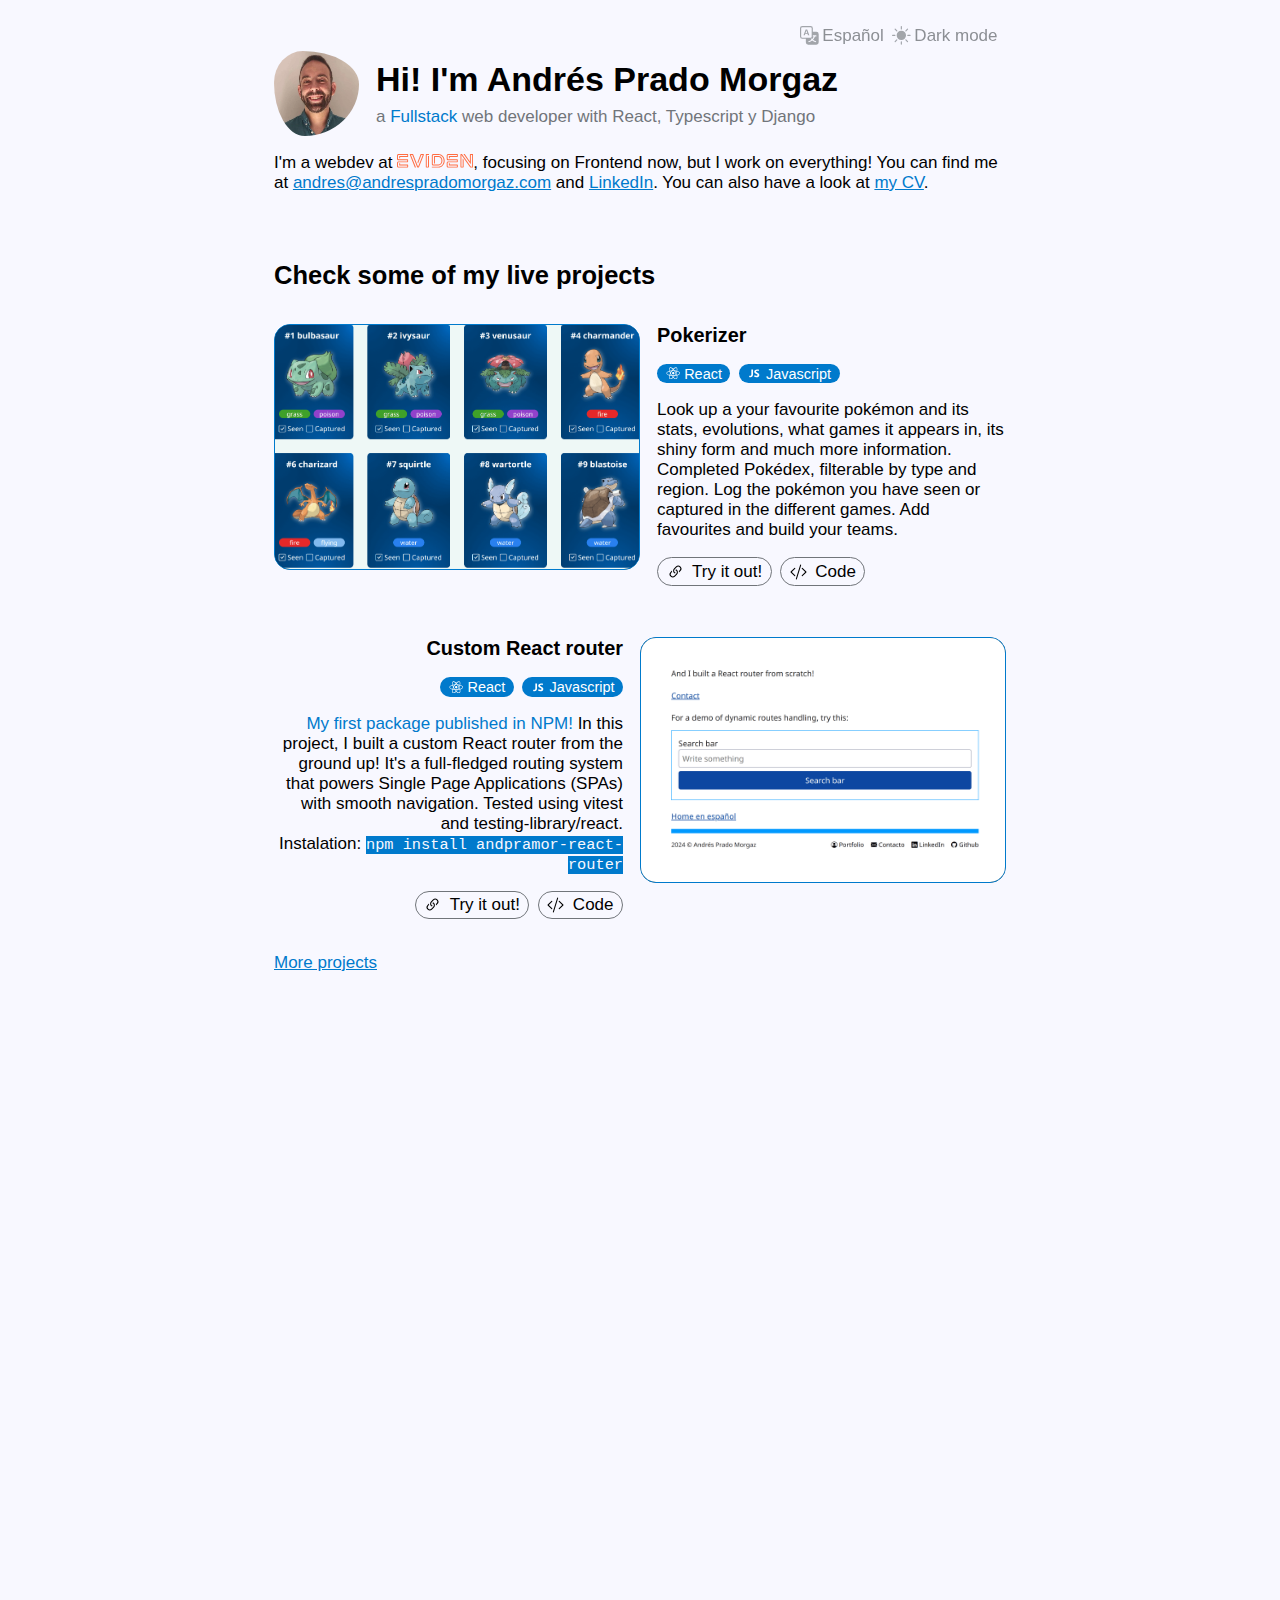
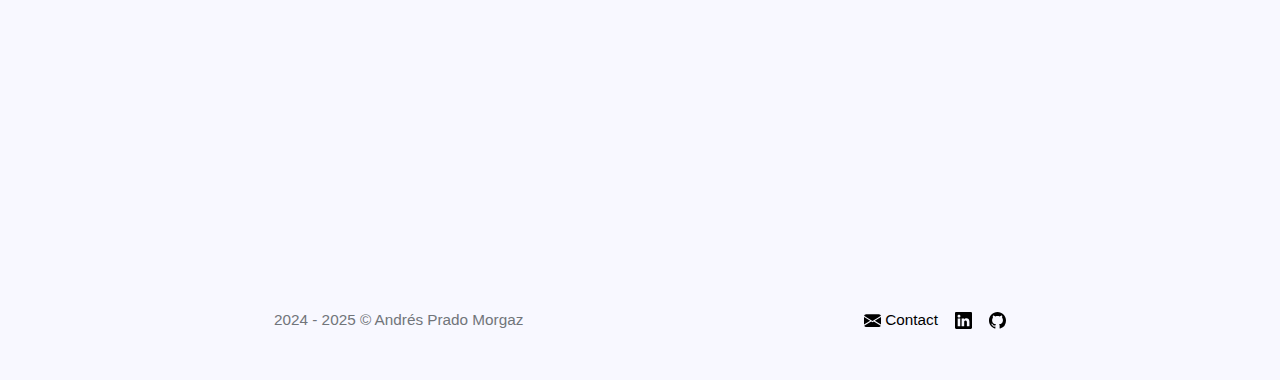
==== commit 92fa53c2: "TODO: automate date in the footer" ====
--- a/index.html
+++ b/index.html
@@ -6,6 +6,10 @@
     <title>Andrés Prado Morgaz</title>
     <link rel="shortcut icon" href="favicon.svg" type="image/x-icon" />
     <link rel="stylesheet" href="./style.css" />
+    <meta
+      name="description"
+      content="Full stack web developer specializing in React and Django. I build modern, efficient, and scalable applications, combining dynamic front-end interfaces with robust back-end systems. Explore my projects and skills."
+    />
   </head>
 
   <body>
@@ -891,7 +895,7 @@
           <span class="text">GitHub</span>
         </a>
       </span>
-      <span>2024 &#169; Andrés Prado Morgaz</span>
+      <span>2024 - 2025 &#169; Andrés Prado Morgaz</span>
     </footer>
     <script src="./toggleColorMode.js"></script>
     <script src="./languageHandler.js"></script>
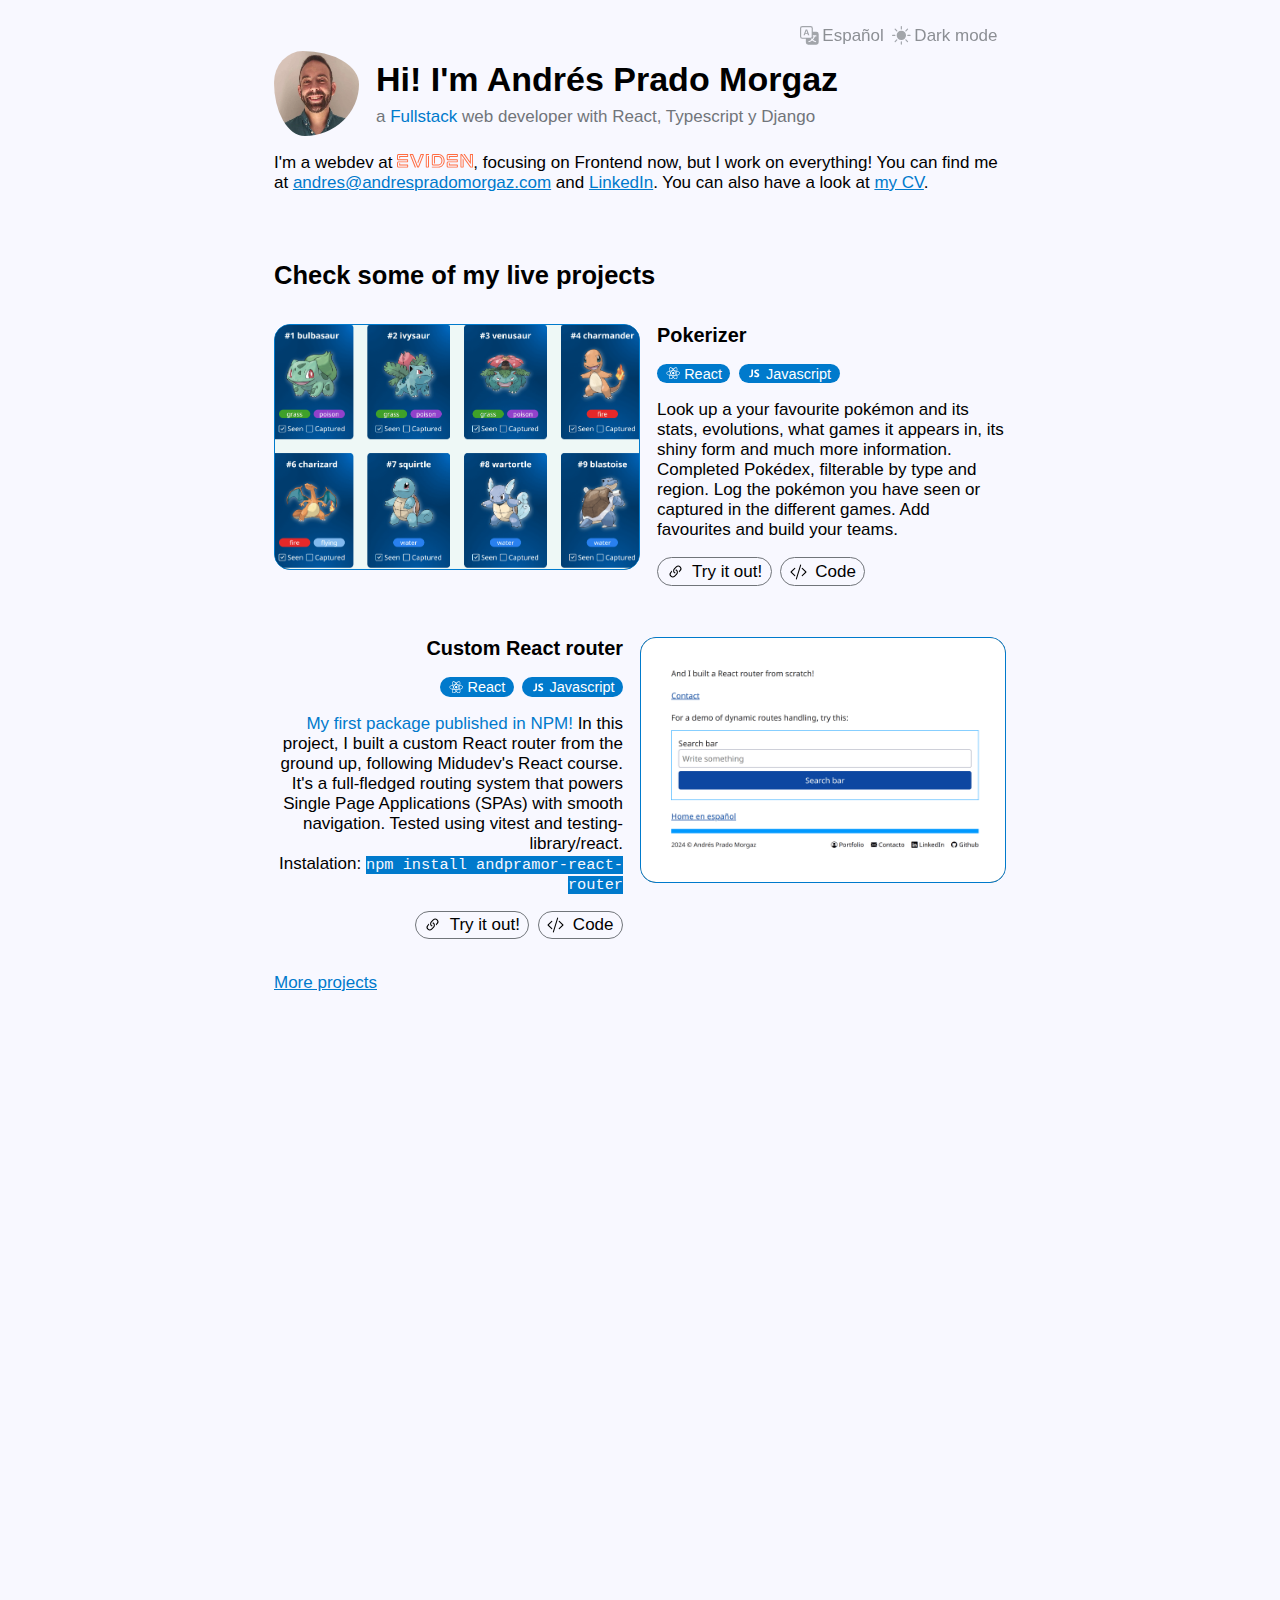
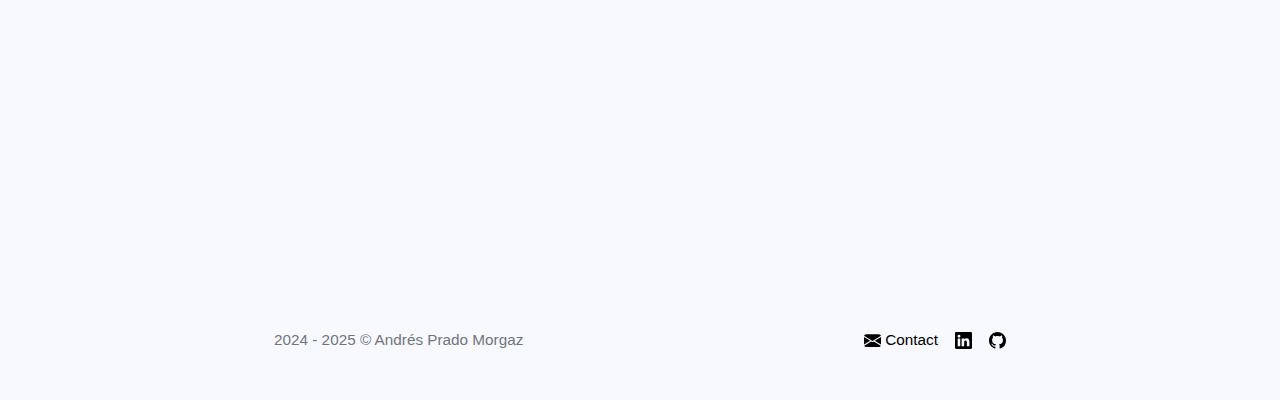
==== commit 5fc91ff3: "Got rid of tic tac toe and credited Midudev in the router npm package" ====
--- a/index.html
+++ b/index.html
@@ -304,8 +304,9 @@
                 >¡Mi primer paquete publicado en NPM!</span
               >
               En este proyecto, he desarrollado un router personalizado para
-              React desde cero, con todo lo necesario para una navegación fluida
-              en aplicaciones SPA. Testeado con vitest y testing-library/react.
+              React desde cero, siguiendo el curso de React de Midudev, con todo
+              lo necesario para una navegación fluida en aplicaciones SPA.
+              Testeado con vitest y testing-library/react.
               <br />
               Instalación: <code>npm install andpramor-react-router</code>
             </div>
@@ -313,10 +314,10 @@
               <span class="text-highlight"
                 >My first package published in NPM!</span
               >
-              In this project, I built a custom React router from the ground up!
-              It's a full-fledged routing system that powers Single Page
-              Applications (SPAs) with smooth navigation. Tested using vitest
-              and testing-library/react.
+              In this project, I built a custom React router from the ground up,
+              following Midudev's React course. It's a full-fledged routing
+              system that powers Single Page Applications (SPAs) with smooth
+              navigation. Tested using vitest and testing-library/react.
               <br />
               Instalation: <code>npm install andpramor-react-router</code>
             </div>
@@ -612,101 +613,6 @@
             <div class="project-links hidden">
               <!-- TODO: quitar clase hidden cuando tenga público el repo, y añadir el link del despligue cuando lo tenga listo -->
               <a href="https://github.com/andpramor/Bibliotafo"
-                ><svg
-                  xmlns="http://www.w3.org/2000/svg"
-                  fill="currentColor"
-                  class="bi bi-code-slash"
-                  viewBox="0 0 16 16"
-                >
-                  <path
-                    d="M10.478 1.647a.5.5 0 1 0-.956-.294l-4 13a.5.5 0 0 0 .956.294zM4.854 4.146a.5.5 0 0 1 0 .708L1.707 8l3.147 3.146a.5.5 0 0 1-.708.708l-3.5-3.5a.5.5 0 0 1 0-.708l3.5-3.5a.5.5 0 0 1 .708 0m6.292 0a.5.5 0 0 0 0 .708L14.293 8l-3.147 3.146a.5.5 0 0 0 .708.708l3.5-3.5a.5.5 0 0 0 0-.708l-3.5-3.5a.5.5 0 0 0-.708 0"
-                  /></svg
-                ><span class="text">Código</span
-                ><span class="text hiddenLanguage">Code</span></a
-              >
-            </div>
-          </div>
-        </article>
-        <article class="project">
-          <a
-            href="https://andrespradomorgaz.com/tic-tac-toe"
-            class="img-container-out"
-          >
-            <div class="img-container-in">
-              <img
-                loading="lazy"
-                src="./assets/thumbTictactoe.webp"
-                alt="Tictactoe thumb"
-              />
-              <h3 class="projectTitleSm text">Tres en raya</h3>
-              <h3 class="projectTitleSm text hiddenLanguage">Tic Tac Toe</h3>
-            </div>
-          </a>
-          <div class="project-details">
-            <h3 class="projectTitleMd text">Tres en raya</h3>
-            <h3 class="projectTitleMd text hiddenLanguage">Tic Tac Toe</h3>
-            <div class="techList">
-              <span class="techItem">
-                <svg
-                  class="svg"
-                  viewBox="0 0 32 32"
-                  fill="none"
-                  xmlns="http://www.w3.org/2000/svg"
-                >
-                  <path
-                    d="M18.6789 15.9759C18.6789 14.5415 17.4796 13.3785 16 13.3785C14.5206 13.3785 13.3211 14.5415 13.3211 15.9759C13.3211 17.4105 14.5206 18.5734 16 18.5734C17.4796 18.5734 18.6789 17.4105 18.6789 15.9759Z"
-                    fill="currentColor"
-                  />
-                  <path
-                    fill-rule="evenodd"
-                    clip-rule="evenodd"
-                    d="M24.7004 11.1537C25.2661 8.92478 25.9772 4.79148 23.4704 3.39016C20.9753 1.99495 17.7284 4.66843 16.0139 6.27318C14.3044 4.68442 10.9663 2.02237 8.46163 3.42814C5.96751 4.82803 6.73664 8.8928 7.3149 11.1357C4.98831 11.7764 1 13.1564 1 15.9759C1 18.7874 4.98416 20.2888 7.29698 20.9289C6.71658 23.1842 5.98596 27.1909 8.48327 28.5877C10.9973 29.9932 14.325 27.3945 16.0554 25.7722C17.7809 27.3864 20.9966 30.0021 23.4922 28.6014C25.9956 27.1963 25.3436 23.1184 24.7653 20.8625C27.0073 20.221 31 18.7523 31 15.9759C31 13.1835 26.9903 11.7923 24.7004 11.1537ZM24.4162 19.667C24.0365 18.5016 23.524 17.2623 22.8971 15.9821C23.4955 14.7321 23.9881 13.5088 24.3572 12.3509C26.0359 12.8228 29.7185 13.9013 29.7185 15.9759C29.7185 18.07 26.1846 19.1587 24.4162 19.667ZM22.85 27.526C20.988 28.571 18.2221 26.0696 16.9478 24.8809C17.7932 23.9844 18.638 22.9422 19.4625 21.7849C20.9129 21.6602 22.283 21.4562 23.5256 21.1777C23.9326 22.7734 24.7202 26.4763 22.85 27.526ZM9.12362 27.5111C7.26143 26.47 8.11258 22.8946 8.53957 21.2333C9.76834 21.4969 11.1286 21.6865 12.5824 21.8008C13.4123 22.9332 14.2816 23.9741 15.1576 24.8857C14.0753 25.9008 10.9945 28.557 9.12362 27.5111ZM2.28149 15.9759C2.28149 13.874 5.94207 12.8033 7.65904 12.3326C8.03451 13.5165 8.52695 14.7544 9.12123 16.0062C8.51925 17.2766 8.01977 18.5341 7.64085 19.732C6.00369 19.2776 2.28149 18.0791 2.28149 15.9759ZM9.1037 4.50354C10.9735 3.45416 13.8747 6.00983 15.1159 7.16013C14.2444 8.06754 13.3831 9.1006 12.5603 10.2265C11.1494 10.3533 9.79875 10.5569 8.55709 10.8297C8.09125 9.02071 7.23592 5.55179 9.1037 4.50354ZM20.3793 11.5771C21.3365 11.6942 22.2536 11.85 23.1147 12.0406C22.8562 12.844 22.534 13.6841 22.1545 14.5453C21.6044 13.5333 21.0139 12.5416 20.3793 11.5771ZM16.0143 8.0481C16.6054 8.66897 17.1974 9.3623 17.7798 10.1145C16.5985 10.0603 15.4153 10.0601 14.234 10.1137C14.8169 9.36848 15.414 8.67618 16.0143 8.0481ZM9.8565 14.5444C9.48329 13.6862 9.16398 12.8424 8.90322 12.0275C9.75918 11.8418 10.672 11.69 11.623 11.5748C10.9866 12.5372 10.3971 13.5285 9.8565 14.5444ZM11.6503 20.4657C10.6679 20.3594 9.74126 20.2153 8.88556 20.0347C9.15044 19.2055 9.47678 18.3435 9.85796 17.4668C10.406 18.4933 11.0045 19.4942 11.6503 20.4657ZM16.0498 23.9915C15.4424 23.356 14.8365 22.6531 14.2448 21.8971C15.4328 21.9423 16.6231 21.9424 17.811 21.891C17.2268 22.6608 16.6369 23.3647 16.0498 23.9915ZM22.1667 17.4222C22.5677 18.3084 22.9057 19.1657 23.1742 19.9809C22.3043 20.1734 21.3652 20.3284 20.3757 20.4435C21.015 19.4607 21.6149 18.4536 22.1667 17.4222ZM18.7473 20.5941C16.9301 20.72 15.1016 20.7186 13.2838 20.6044C12.2509 19.1415 11.3314 17.603 10.5377 16.0058C11.3276 14.4119 12.2404 12.8764 13.2684 11.4158C15.0875 11.2825 16.9178 11.2821 18.7369 11.4166C19.7561 12.8771 20.6675 14.4086 21.4757 15.9881C20.6771 17.5812 19.7595 19.1198 18.7473 20.5941ZM22.8303 4.4666C24.7006 5.51254 23.8681 9.22726 23.4595 10.8426C22.2149 10.5641 20.8633 10.3569 19.4483 10.2281C18.6239 9.09004 17.7698 8.05518 16.9124 7.15949C18.1695 5.98441 20.9781 3.43089 22.8303 4.4666Z"
-                    fill="currentColor"
-                  />
-                </svg>
-                <span>React</span>
-              </span>
-              <span class="techItem">
-                <svg
-                  viewBox="0 0 32 32"
-                  version="1.1"
-                  xmlns="http://www.w3.org/2000/svg"
-                  class="svg"
-                >
-                  <path
-                    fill="currentColor"
-                    d="M9.633 7.968h3.751v10.514c0 4.738-2.271 6.392-5.899 6.392-0.888 0-2.024-0.148-2.764-0.395l0.42-3.036c0.518 0.173 1.185 0.296 1.925 0.296 1.58 0 2.567-0.716 2.567-3.282v-10.489zM16.641 20.753c0.987 0.518 2.567 1.037 4.171 1.037 1.728 0 2.641-0.716 2.641-1.826 0-1.012-0.79-1.629-2.789-2.32-2.764-0.987-4.59-2.517-4.59-4.961 0-2.838 2.394-4.985 6.293-4.985 1.9 0 3.258 0.37 4.245 0.839l-0.839 3.011c-0.642-0.321-1.851-0.79-3.455-0.79-1.629 0-2.419 0.765-2.419 1.604 0 1.061 0.913 1.53 3.085 2.369 2.937 1.086 4.294 2.616 4.294 4.985 0 2.789-2.122 5.158-6.688 5.158-1.9 0-3.776-0.518-4.714-1.037l0.765-3.085z"
-                  />
-                </svg>
-                <span>Javascript</span>
-              </span>
-            </div>
-            <div class="text">
-              El clásico juego tres en raya, explorando componentes funcionales
-              y los principales hooks de React.
-            </div>
-            <div class="text hiddenLanguage">
-              The classic Tic Tac Toe game, exploring functional components and
-              principal React hooks.
-            </div>
-            <div class="project-links">
-              <a href="https://andrespradomorgaz.com/tic-tac-toe"
-                ><svg
-                  xmlns="http://www.w3.org/2000/svg"
-                  fill="currentColor"
-                  class="bi bi-link-45deg"
-                  viewBox="0 0 16 16"
-                >
-                  <path
-                    d="M4.715 6.542 3.343 7.914a3 3 0 1 0 4.243 4.243l1.828-1.829A3 3 0 0 0 8.586 5.5L8 6.086a1 1 0 0 0-.154.199 2 2 0 0 1 .861 3.337L6.88 11.45a2 2 0 1 1-2.83-2.83l.793-.792a4 4 0 0 1-.128-1.287z"
-                  />
-                  <path
-                    d="M6.586 4.672A3 3 0 0 0 7.414 9.5l.775-.776a2 2 0 0 1-.896-3.346L9.12 3.55a2 2 0 1 1 2.83 2.83l-.793.792c.112.42.155.855.128 1.287l1.372-1.372a3 3 0 1 0-4.243-4.243z"
-                  /></svg
-                ><span class="text">¡Pruébalo!</span
-                ><span class="text hiddenLanguage">Try it out!</span></a
-              >
-              <a href="https://github.com/andpramor/tic-tac-toe"
                 ><svg
                   xmlns="http://www.w3.org/2000/svg"
                   fill="currentColor"
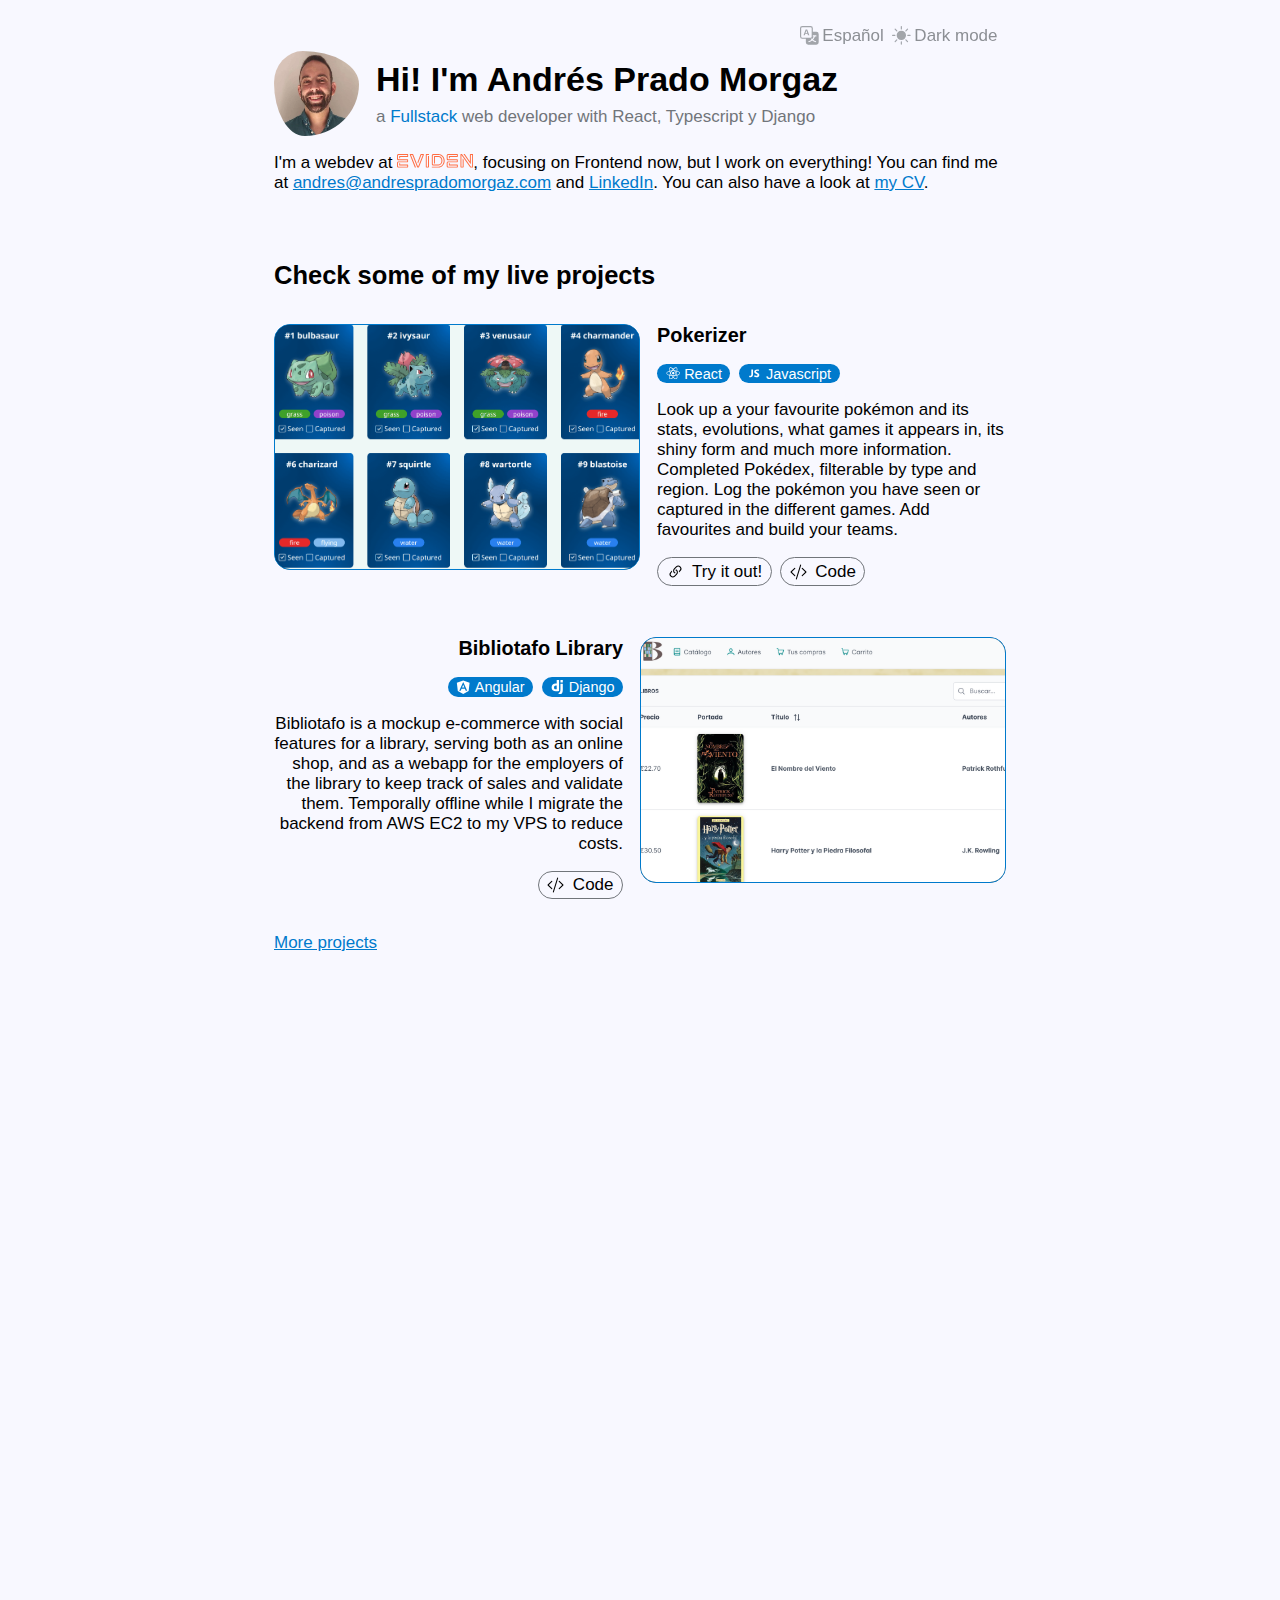
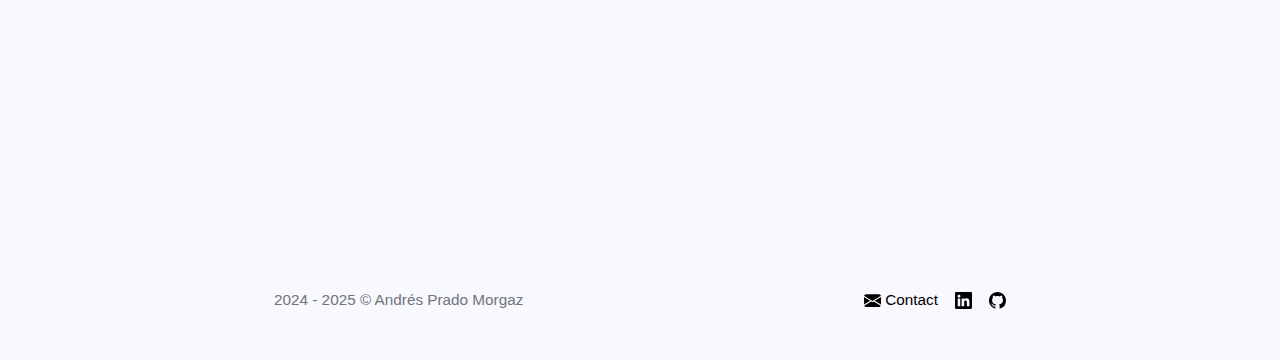
==== commit dd2af3a8: "Projects reordering" ====
--- a/index.html
+++ b/index.html
@@ -238,6 +238,90 @@
             </div>
           </div>
         </article>
+        <!-- Bibliotafo -->
+        <article class="project">
+          <div class="img-container-out">
+            <div class="img-container-in">
+              <img
+                loading="lazy"
+                src="./assets/thumbBibliotafo.webp"
+                alt="Bibliotafo thumb"
+              />
+              <h3 class="projectTitleSm text">Librería Bibliótafo</h3>
+              <h3 class="projectTitleSm text hiddenLanguage">
+                Bibliotafo Library
+              </h3>
+            </div>
+          </div>
+          <div class="project-details">
+            <h3 class="projectTitleMd text">Librería Bibliótafo</h3>
+            <h3 class="projectTitleMd text hiddenLanguage">
+              Bibliotafo Library
+            </h3>
+            <div class="techList">
+              <span class="techItem">
+                <svg
+                  class="svg"
+                  fill="none"
+                  viewBox="0 0 32 32"
+                  xmlns="http://www.w3.org/2000/svg"
+                >
+                  <g>
+                    <path
+                      fill="currentColor"
+                      d="M24.826 23.885h-3.297l-1.777-4.377h-7.507l-1.777 4.379h-3.299l8.83-19.571zM15.999 1.004l-14.145 4.976 2.157 18.458 11.989 6.557 11.992-6.551 2.154-18.462-14.147-4.977zM13.414 16.806h5.171l-2.587-6.133z"
+                    ></path>
+                  </g>
+                </svg>
+                <span>Angular</span>
+              </span>
+              <span class="techItem">
+                <svg
+                  fill="none"
+                  class="svg"
+                  xmlns="http://www.w3.org/2000/svg"
+                  viewBox="0 0 512 512"
+                >
+                  <path
+                    fill="currentcolor"
+                    d="M321.38,0.5h-83.553v127.405c-12.483-3.253-22.786-4.338-36.354-4.338 c-87.349,0-143.781,55.34-143.781,140.52c0,88.441,53.176,134.556,155.181,134.556c34.165,0,65.639-3.254,108.508-11.392V0.5z M237.827,329.203c-11.938,1.623-19.533,2.162-28.755,2.162c-42.865,0-66.197-24.409-66.197-68.904 c0-45.573,24.413-71.616,66.743-71.616c10.303,0,18.437,1.084,28.209,4.338V329.203z M454.309,0.949v85.726h-83.557V0.949H454.309z M370.752,129.532h83.557v193.699c0,66.735-4.889,98.743-19.537,126.417c-13.56,26.59-31.466,43.403-68.365,61.852l-77.589-36.896 c36.889-17.359,54.81-32.542,66.197-55.883c11.934-23.874,15.737-51.544,15.737-124.252V129.532z"
+                  ></path>
+                </svg>
+                <span>Django</span>
+              </span>
+            </div>
+            <div class="text">
+              Bibliótafo es una tienda online con funcionalidades sociales para
+              una librería ficticia, que también sirve para que los trabajadores
+              hagan las ventas que se den en la tienda física. Demo
+              temporalmente offline mientras migro el proyecto de AWS EC2 a mi
+              VPS para reducir costes.
+            </div>
+            <div class="text hiddenLanguage">
+              Bibliotafo is a mockup e-commerce with social features for a
+              library, serving both as an online shop, and as a webapp for the
+              employers of the library to keep track of sales and validate them.
+              Temporally offline while I migrate the backend from AWS EC2 to my
+              VPS to reduce costs.
+            </div>
+            <div class="project-links hidden">
+              <!-- TODO: quitar clase hidden cuando tenga público el repo, y añadir el link del despligue cuando lo tenga listo -->
+              <a href="https://github.com/andpramor/Bibliotafo"
+                ><svg
+                  xmlns="http://www.w3.org/2000/svg"
+                  fill="currentColor"
+                  class="bi bi-code-slash"
+                  viewBox="0 0 16 16"
+                >
+                  <path
+                    d="M10.478 1.647a.5.5 0 1 0-.956-.294l-4 13a.5.5 0 0 0 .956.294zM4.854 4.146a.5.5 0 0 1 0 .708L1.707 8l3.147 3.146a.5.5 0 0 1-.708.708l-3.5-3.5a.5.5 0 0 1 0-.708l3.5-3.5a.5.5 0 0 1 .708 0m6.292 0a.5.5 0 0 0 0 .708L14.293 8l-3.147 3.146a.5.5 0 0 0 .708.708l3.5-3.5a.5.5 0 0 0 0-.708l-3.5-3.5a.5.5 0 0 0-.708 0"
+                  /></svg
+                ><span class="text">Código</span
+                ><span class="text hiddenLanguage">Code</span></a
+              >
+            </div>
+          </div>
+        </article>
         <!-- React Router -->
         <article class="project">
           <a
@@ -531,88 +615,6 @@
                 ><span class="text hiddenLanguage">Try it out!</span></a
               >
               <a href="https://github.com/andpramor/shopping-cart"
-                ><svg
-                  xmlns="http://www.w3.org/2000/svg"
-                  fill="currentColor"
-                  class="bi bi-code-slash"
-                  viewBox="0 0 16 16"
-                >
-                  <path
-                    d="M10.478 1.647a.5.5 0 1 0-.956-.294l-4 13a.5.5 0 0 0 .956.294zM4.854 4.146a.5.5 0 0 1 0 .708L1.707 8l3.147 3.146a.5.5 0 0 1-.708.708l-3.5-3.5a.5.5 0 0 1 0-.708l3.5-3.5a.5.5 0 0 1 .708 0m6.292 0a.5.5 0 0 0 0 .708L14.293 8l-3.147 3.146a.5.5 0 0 0 .708.708l3.5-3.5a.5.5 0 0 0 0-.708l-3.5-3.5a.5.5 0 0 0-.708 0"
-                  /></svg
-                ><span class="text">Código</span
-                ><span class="text hiddenLanguage">Code</span></a
-              >
-            </div>
-          </div>
-        </article>
-        <!-- Bibliotafo -->
-        <article class="project">
-          <div class="img-container-out">
-            <div class="img-container-in">
-              <img
-                loading="lazy"
-                src="./assets/thumbBibliotafo.webp"
-                alt="Bibliotafo thumb"
-              />
-              <h3 class="projectTitleSm text">Librería Bibliótafo</h3>
-              <h3 class="projectTitleSm text hiddenLanguage">
-                Bibliotafo Library
-              </h3>
-            </div>
-          </div>
-          <div class="project-details">
-            <h3 class="projectTitleMd text">Librería Bibliótafo</h3>
-            <h3 class="projectTitleMd text hiddenLanguage">
-              Bibliotafo Library
-            </h3>
-            <div class="techList">
-              <span class="techItem">
-                <svg
-                  class="svg"
-                  fill="none"
-                  viewBox="0 0 32 32"
-                  xmlns="http://www.w3.org/2000/svg"
-                >
-                  <g>
-                    <path
-                      fill="currentColor"
-                      d="M24.826 23.885h-3.297l-1.777-4.377h-7.507l-1.777 4.379h-3.299l8.83-19.571zM15.999 1.004l-14.145 4.976 2.157 18.458 11.989 6.557 11.992-6.551 2.154-18.462-14.147-4.977zM13.414 16.806h5.171l-2.587-6.133z"
-                    ></path>
-                  </g>
-                </svg>
-                <span>Angular</span>
-              </span>
-              <span class="techItem">
-                <svg
-                  fill="none"
-                  class="svg"
-                  xmlns="http://www.w3.org/2000/svg"
-                  viewBox="0 0 512 512"
-                >
-                  <path
-                    fill="currentcolor"
-                    d="M321.38,0.5h-83.553v127.405c-12.483-3.253-22.786-4.338-36.354-4.338 c-87.349,0-143.781,55.34-143.781,140.52c0,88.441,53.176,134.556,155.181,134.556c34.165,0,65.639-3.254,108.508-11.392V0.5z M237.827,329.203c-11.938,1.623-19.533,2.162-28.755,2.162c-42.865,0-66.197-24.409-66.197-68.904 c0-45.573,24.413-71.616,66.743-71.616c10.303,0,18.437,1.084,28.209,4.338V329.203z M454.309,0.949v85.726h-83.557V0.949H454.309z M370.752,129.532h83.557v193.699c0,66.735-4.889,98.743-19.537,126.417c-13.56,26.59-31.466,43.403-68.365,61.852l-77.589-36.896 c36.889-17.359,54.81-32.542,66.197-55.883c11.934-23.874,15.737-51.544,15.737-124.252V129.532z"
-                  ></path>
-                </svg>
-                <span>Django</span>
-              </span>
-            </div>
-            <div class="text">
-              Bibliótafo es una tienda online con funcionalidades sociales para
-              una librería ficticia, que también sirve para que los trabajadores
-              hagan las ventas que se den en la tienda física. Offline mientras
-              preparo el hosting para Django.
-            </div>
-            <div class="text hiddenLanguage">
-              Bibliotafo is a mockup e-commerce with social features for a
-              library, serving both as an online shop, and as a webapp for the
-              employers of the library to keep track of sales and validate them.
-              Offline while I work out the hosting for Django.
-            </div>
-            <div class="project-links hidden">
-              <!-- TODO: quitar clase hidden cuando tenga público el repo, y añadir el link del despligue cuando lo tenga listo -->
-              <a href="https://github.com/andpramor/Bibliotafo"
                 ><svg
                   xmlns="http://www.w3.org/2000/svg"
                   fill="currentColor"
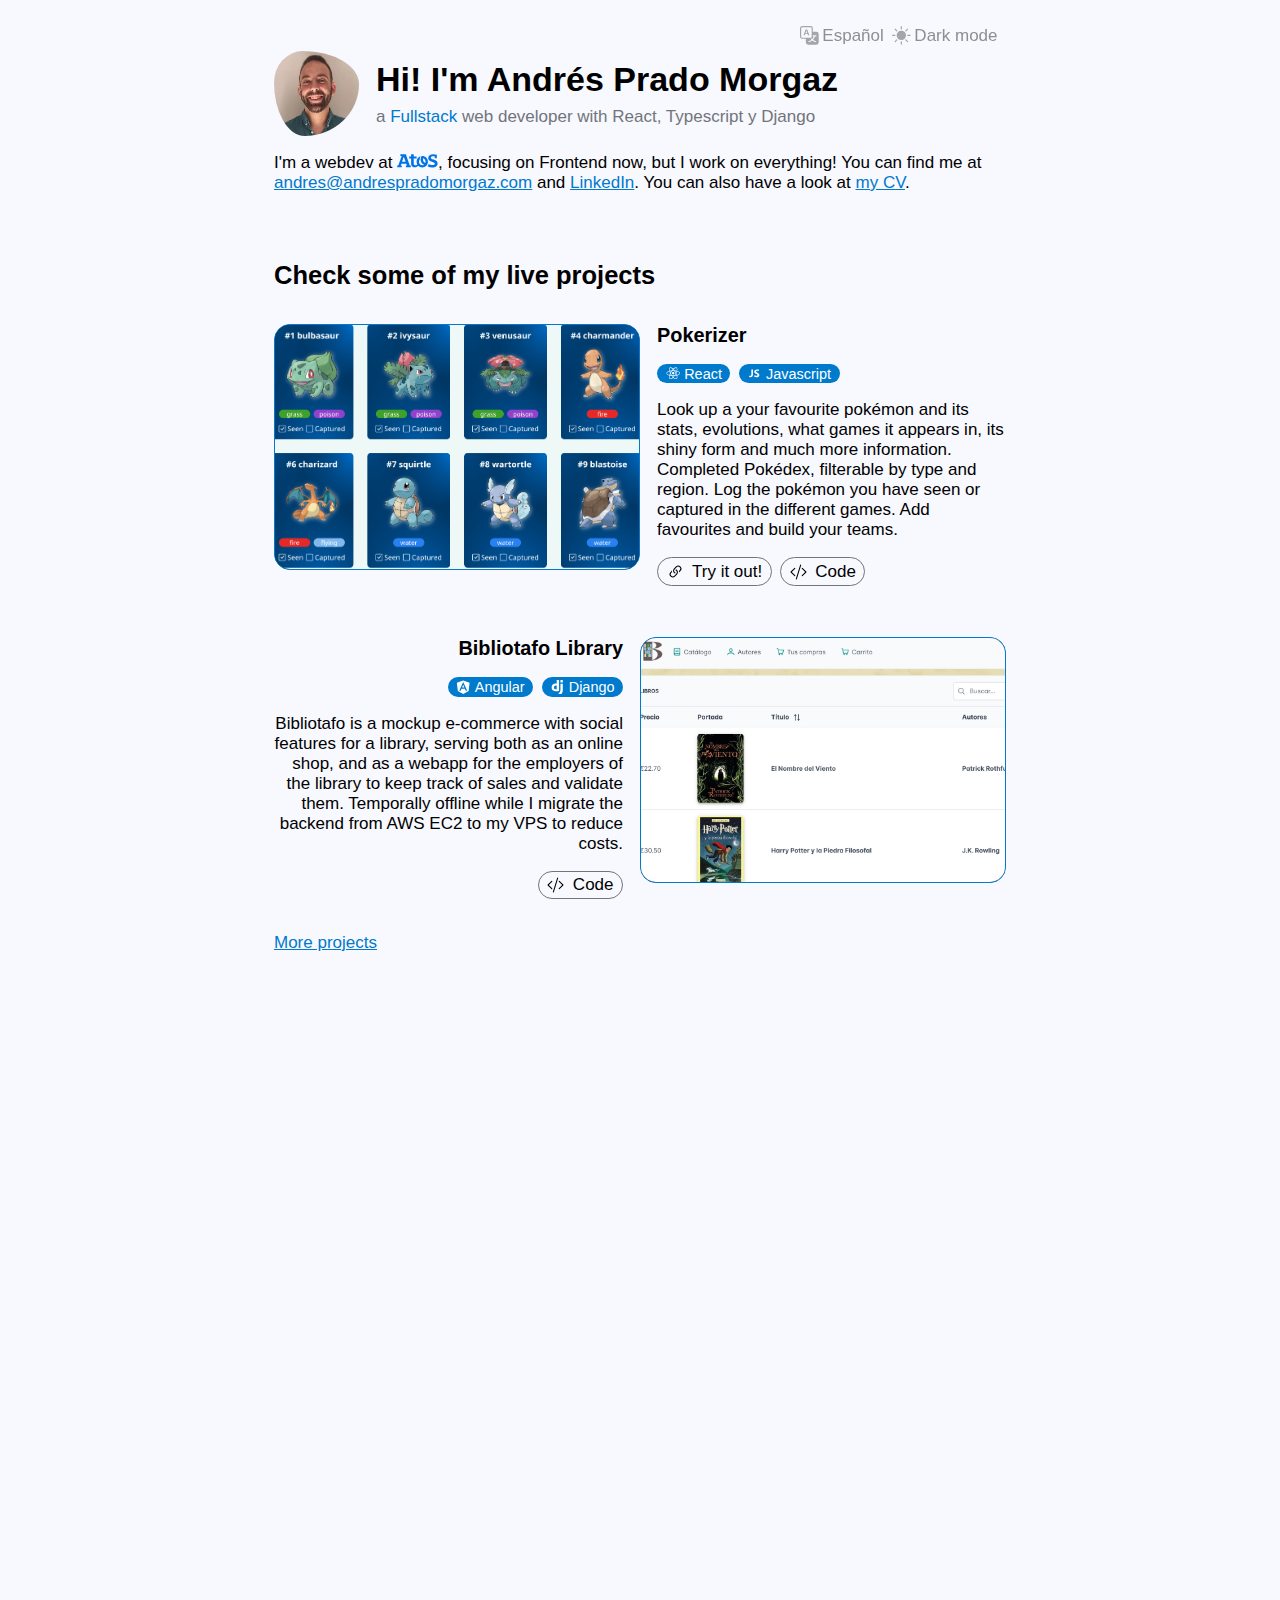
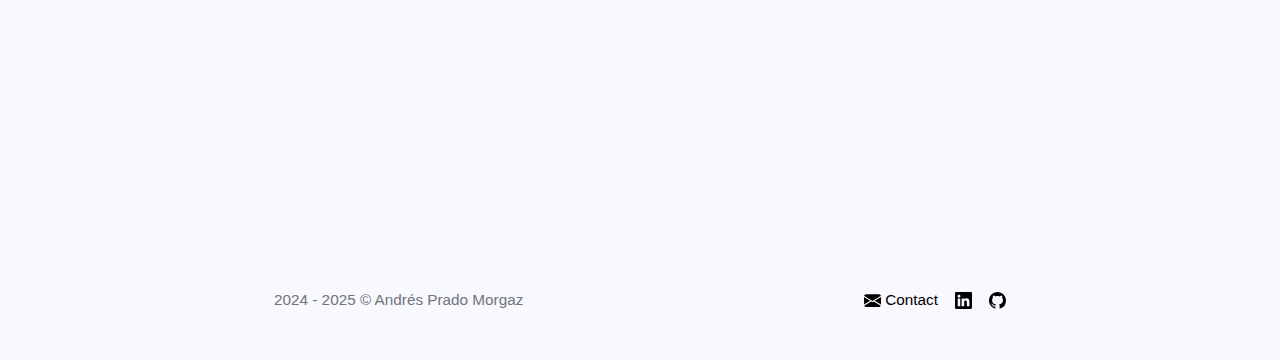
==== commit 9762104b: "Eviden -> Atos" ====
--- a/index.html
+++ b/index.html
@@ -76,14 +76,21 @@
       <p class="text">
         Soy desarrollador en
         <svg
-          class="evidenLogo"
-          version="1.1"
-          viewBox="0 0 538.29999 96.199997"
           xmlns="http://www.w3.org/2000/svg"
+          viewBox="0 0 138 46"
+          class="atosLogo"
         >
-          <path
-            d="m 262.2,14.9 v 52.7 h 6.7 V 21.4 h 24.7 c 12.2,0 20.9,10.9 20.9,26.7 0,15.8 -8.7,26.7 -20.9,26.7 H 258 c -2.8,0 -4.7,-1.8 -4.7,-4.7 V 11.3 c 0,-2.8 1.8,-4.7 4.7,-4.7 h 35.6 c 21.3,0 36.7,17.4 36.7,41.5 0,24.1 -15.4,41.5 -36.7,41.5 h -47.2 v 6.5 h 47.2 c 24.1,0 43.8,-20.7 43.8,-48 0,-27.3 -19.6,-48 -43.8,-48 H 258 c -7.1,0 -11.5,4.7 -11.5,11.1 v 58.9 c 0,6.5 4.5,11.1 11.5,11.1 h 35.6 c 15.4,0 28,-14.2 28,-33.2 0,-19 -12.6,-33.2 -28,-33.2 H 262.2 Z M 71.8,52.2 H 11.5 C 4.4,52.2 0,56.9 0,63.3 V 85 c 0,6.5 4.5,11.1 11.5,11.1 h 64 c 2,0 3.4,-1.4 3.4,-3.4 V 78.3 c 0,-2 -1.4,-3.4 -3.4,-3.4 H 22.2 V 66 h -6.5 v 15.4 h 56.5 v 8.3 H 11.5 C 8.7,89.7 6.8,87.9 6.8,85 V 63.3 c 0,-2.8 1.8,-4.7 4.7,-4.7 h 63.6 c 2,0 3.4,-1.4 3.4,-3.4 V 40.8 c 0,-2 -1.4,-3.4 -3.4,-3.4 H 11.5 C 8.7,37.4 6.8,35.6 6.8,32.7 V 11.3 c 0,-2.8 1.8,-4.7 4.7,-4.7 h 61 v 8.3 H 15.7 v 15.2 h 6.5 v -8.7 h 53.3 c 2,0 3.4,-1.4 3.4,-3.4 V 3.8 c 0,-2 -1.4,-3.6 -3.4,-3.6 h -64 C 4.4,0.2 0,4.9 0,11.3 v 21.5 c 0,6.5 4.5,11.1 11.5,11.1 h 60.4 v 8.3 z M 172.3,6.6 h 9.9 L 149.2,89.8 115,3.4 C 114,1 112.6,0.2 109.9,0.2 H 93.3 c -2,0 -3.2,1.4 -3.2,3.2 0,0.6 0.2,1.4 0.4,2 l 35.6,90.7 h 8.3 L 98.8,6.6 h 9.7 l 34.4,86.7 c 1,2.4 2,2.8 4.5,2.8 h 3.6 c 2.4,0 3.4,-0.4 4.5,-2.8 L 190.3,5.4 c 0.2,-0.6 0.4,-1.4 0.4,-2 0,-1.8 -1.2,-3.2 -3.2,-3.2 H 171.1 C 168.5,0.2 167,1 166,3.4 l -21.1,54.3 3.8,9.3 z m 251.2,45.6 h -60.4 c -7.1,0 -11.5,4.7 -11.5,11.1 V 85 c 0,6.5 4.5,11.1 11.5,11.1 h 64 c 2,0 3.4,-1.4 3.4,-3.4 V 78.3 c 0,-2 -1.4,-3.4 -3.4,-3.4 H 373.8 V 66 h -6.5 v 15.4 h 56.5 v 8.3 H 363 c -2.8,0 -4.7,-1.8 -4.7,-4.7 V 63.3 c 0,-2.8 1.8,-4.7 4.7,-4.7 h 63.7 c 2,0 3.4,-1.4 3.4,-3.4 V 40.8 c 0,-2 -1.4,-3.4 -3.4,-3.4 h -63.6 c -2.8,0 -4.7,-1.8 -4.7,-4.7 V 11.3 c 0,-2.8 1.8,-4.7 4.7,-4.7 h 61 v 8.3 h -56.7 v 15.2 h 6.5 v -8.7 h 53.3 c 2,0 3.4,-1.4 3.4,-3.4 V 3.8 c 0,-2 -1.4,-3.6 -3.4,-3.6 h -64 c -7.1,0 -11.5,4.7 -11.5,11.1 v 21.5 c 0,6.5 4.5,11.1 11.5,11.1 h 60.4 v 8.3 z M 226.4,0.1 h -19.2 c -2,0 -3.4,1.4 -3.4,3.4 v 89.1 c 0,2 1.4,3.4 3.4,3.4 H 223 c 2,0 3.4,-1.4 3.4,-3.4 V 13.9 h -6.9 v 75.8 h -8.9 v -83 h 15.8 z m 243.8,0 49,68.3 c 1.2,1.6 3.4,1 3.4,-0.6 V 6.6 h 8.9 v 83 h -8.1 L 463.2,4.5 C 460.6,0.7 459.1,0 456.3,0 h -3.8 c -2,0 -3.4,1.4 -3.4,3.4 v 89.1 c 0,2 1.4,3.4 3.4,3.4 h 15.8 c 2,0 3.4,-1.4 3.4,-3.4 v -51 L 464.8,32 v 57.5 h -8.9 V 6.8 l 60,84.9 c 2.6,3.6 4.3,4.5 7.7,4.5 h 11.3 c 2,0 3.4,-1.4 3.4,-3.4 V 3.6 c 0,-2 -1.4,-3.4 -3.4,-3.4 h -15.6 c -2,0 -3.4,1.4 -3.4,3.4 V 53.4 L 479.2,0.1 Z"
-          /></svg
+          <g>
+            <path
+              d="M137.3,31.8c0,9-8.1,13.5-17.6,13.5c-6.2,0-11.8-1.4-16.4-4c1.2-1.8,3-4.8,3.8-6.7   c3.2,1.3,8.3,2.9,12.9,2.9c4.5,0,8.1-1.9,8.1-4.4c0-2.2-0.8-3.9-8-6.2c-9.2-2.9-14.5-5.8-14.5-13.6c0-8.2,7.6-12.7,17.1-12.7   c4.1,0,9.1,0.9,12.3,1.7l-0.5,11.9l-6.8-0.1l0.1-5.9c-1.1-0.3-2.5-0.4-4.5-0.4c-5.2,0-8.7,1.7-8.7,4.8c0,2.1,2,4.1,9.2,6.4   C133.1,22,137.3,24.8,137.3,31.8L137.3,31.8z"
+            />
+            <path
+              d="M43.3,39.1h3.5v5.4H30.2v-5.4h3.4l-2.1-6   H14.7l-2.2,6h3.7v5.4H0.7v-5.4h3.7L15.9,6.4h-4.6V0.9h18.5L43.3,39.1z M29.1,26.3L23,9.3l-6,17H29.1z"
+            />
+            <path
+              d="M104.7,26.1c0,10.6-8.7,19.2-19.2,19.2   c-5.2,0-9.8-2.1-13.3-5.4c-2.3,2.9-6.6,5.3-11.8,5.3c-6.2,0-12.7-3-12.7-12.2V15h-6.5V8.2h6.5V0.8h8.9v7.4h9.9V15h-9.9v17.1   c0,3.7,2.3,6.2,5.5,6.2c2.3,0,4.8-1.1,6.6-3c-1.5-2.8-2.4-5.9-2.4-9.2c0-8.5,5.5-15.8,13.3-18.3c-1.6,2.4-2.7,7.8-2.7,10.8   c-1.5,2.1-2.5,4.6-2.5,7.5c0,6.5,5,11.8,11.1,11.8c2.2,0,4.3-0.7,6-1.9c-6.9-2.9-11.7-9.8-11.7-17.7c0-4.3,1.4-8.2,3.7-11.4   c0.7-0.1,1.3-0.1,2-0.1c2.7,0,5.2,0.6,7.5,1.5C99.9,11.3,104.7,18.1,104.7,26.1z M96.6,26.1c0-5.5-3.5-10.1-8.1-11.4   c-0.4,1.1-0.6,2.3-0.6,3.6c0,5.4,3.5,10,8.1,11.4C96.4,28.6,96.6,27.4,96.6,26.1z"
+            />
+          </g></svg
         >, centrado en el Frontend, ¡pero hago de todo! Puedes encontrarme en
         <a href="mailto:andres@andrespradomorgaz.com" class="text-highlight"
           >andres@andrespradomorgaz.com</a
@@ -104,14 +111,21 @@
       <p class="text hiddenLanguage">
         I'm a webdev at
         <svg
-          class="evidenLogo"
-          version="1.1"
-          viewBox="0 0 538.29999 96.199997"
           xmlns="http://www.w3.org/2000/svg"
+          viewBox="0 0 138 46"
+          class="atosLogo"
         >
-          <path
-            d="m 262.2,14.9 v 52.7 h 6.7 V 21.4 h 24.7 c 12.2,0 20.9,10.9 20.9,26.7 0,15.8 -8.7,26.7 -20.9,26.7 H 258 c -2.8,0 -4.7,-1.8 -4.7,-4.7 V 11.3 c 0,-2.8 1.8,-4.7 4.7,-4.7 h 35.6 c 21.3,0 36.7,17.4 36.7,41.5 0,24.1 -15.4,41.5 -36.7,41.5 h -47.2 v 6.5 h 47.2 c 24.1,0 43.8,-20.7 43.8,-48 0,-27.3 -19.6,-48 -43.8,-48 H 258 c -7.1,0 -11.5,4.7 -11.5,11.1 v 58.9 c 0,6.5 4.5,11.1 11.5,11.1 h 35.6 c 15.4,0 28,-14.2 28,-33.2 0,-19 -12.6,-33.2 -28,-33.2 H 262.2 Z M 71.8,52.2 H 11.5 C 4.4,52.2 0,56.9 0,63.3 V 85 c 0,6.5 4.5,11.1 11.5,11.1 h 64 c 2,0 3.4,-1.4 3.4,-3.4 V 78.3 c 0,-2 -1.4,-3.4 -3.4,-3.4 H 22.2 V 66 h -6.5 v 15.4 h 56.5 v 8.3 H 11.5 C 8.7,89.7 6.8,87.9 6.8,85 V 63.3 c 0,-2.8 1.8,-4.7 4.7,-4.7 h 63.6 c 2,0 3.4,-1.4 3.4,-3.4 V 40.8 c 0,-2 -1.4,-3.4 -3.4,-3.4 H 11.5 C 8.7,37.4 6.8,35.6 6.8,32.7 V 11.3 c 0,-2.8 1.8,-4.7 4.7,-4.7 h 61 v 8.3 H 15.7 v 15.2 h 6.5 v -8.7 h 53.3 c 2,0 3.4,-1.4 3.4,-3.4 V 3.8 c 0,-2 -1.4,-3.6 -3.4,-3.6 h -64 C 4.4,0.2 0,4.9 0,11.3 v 21.5 c 0,6.5 4.5,11.1 11.5,11.1 h 60.4 v 8.3 z M 172.3,6.6 h 9.9 L 149.2,89.8 115,3.4 C 114,1 112.6,0.2 109.9,0.2 H 93.3 c -2,0 -3.2,1.4 -3.2,3.2 0,0.6 0.2,1.4 0.4,2 l 35.6,90.7 h 8.3 L 98.8,6.6 h 9.7 l 34.4,86.7 c 1,2.4 2,2.8 4.5,2.8 h 3.6 c 2.4,0 3.4,-0.4 4.5,-2.8 L 190.3,5.4 c 0.2,-0.6 0.4,-1.4 0.4,-2 0,-1.8 -1.2,-3.2 -3.2,-3.2 H 171.1 C 168.5,0.2 167,1 166,3.4 l -21.1,54.3 3.8,9.3 z m 251.2,45.6 h -60.4 c -7.1,0 -11.5,4.7 -11.5,11.1 V 85 c 0,6.5 4.5,11.1 11.5,11.1 h 64 c 2,0 3.4,-1.4 3.4,-3.4 V 78.3 c 0,-2 -1.4,-3.4 -3.4,-3.4 H 373.8 V 66 h -6.5 v 15.4 h 56.5 v 8.3 H 363 c -2.8,0 -4.7,-1.8 -4.7,-4.7 V 63.3 c 0,-2.8 1.8,-4.7 4.7,-4.7 h 63.7 c 2,0 3.4,-1.4 3.4,-3.4 V 40.8 c 0,-2 -1.4,-3.4 -3.4,-3.4 h -63.6 c -2.8,0 -4.7,-1.8 -4.7,-4.7 V 11.3 c 0,-2.8 1.8,-4.7 4.7,-4.7 h 61 v 8.3 h -56.7 v 15.2 h 6.5 v -8.7 h 53.3 c 2,0 3.4,-1.4 3.4,-3.4 V 3.8 c 0,-2 -1.4,-3.6 -3.4,-3.6 h -64 c -7.1,0 -11.5,4.7 -11.5,11.1 v 21.5 c 0,6.5 4.5,11.1 11.5,11.1 h 60.4 v 8.3 z M 226.4,0.1 h -19.2 c -2,0 -3.4,1.4 -3.4,3.4 v 89.1 c 0,2 1.4,3.4 3.4,3.4 H 223 c 2,0 3.4,-1.4 3.4,-3.4 V 13.9 h -6.9 v 75.8 h -8.9 v -83 h 15.8 z m 243.8,0 49,68.3 c 1.2,1.6 3.4,1 3.4,-0.6 V 6.6 h 8.9 v 83 h -8.1 L 463.2,4.5 C 460.6,0.7 459.1,0 456.3,0 h -3.8 c -2,0 -3.4,1.4 -3.4,3.4 v 89.1 c 0,2 1.4,3.4 3.4,3.4 h 15.8 c 2,0 3.4,-1.4 3.4,-3.4 v -51 L 464.8,32 v 57.5 h -8.9 V 6.8 l 60,84.9 c 2.6,3.6 4.3,4.5 7.7,4.5 h 11.3 c 2,0 3.4,-1.4 3.4,-3.4 V 3.6 c 0,-2 -1.4,-3.4 -3.4,-3.4 h -15.6 c -2,0 -3.4,1.4 -3.4,3.4 V 53.4 L 479.2,0.1 Z"
-          /></svg
+          <g>
+            <path
+              d="M137.3,31.8c0,9-8.1,13.5-17.6,13.5c-6.2,0-11.8-1.4-16.4-4c1.2-1.8,3-4.8,3.8-6.7   c3.2,1.3,8.3,2.9,12.9,2.9c4.5,0,8.1-1.9,8.1-4.4c0-2.2-0.8-3.9-8-6.2c-9.2-2.9-14.5-5.8-14.5-13.6c0-8.2,7.6-12.7,17.1-12.7   c4.1,0,9.1,0.9,12.3,1.7l-0.5,11.9l-6.8-0.1l0.1-5.9c-1.1-0.3-2.5-0.4-4.5-0.4c-5.2,0-8.7,1.7-8.7,4.8c0,2.1,2,4.1,9.2,6.4   C133.1,22,137.3,24.8,137.3,31.8L137.3,31.8z"
+            />
+            <path
+              d="M43.3,39.1h3.5v5.4H30.2v-5.4h3.4l-2.1-6   H14.7l-2.2,6h3.7v5.4H0.7v-5.4h3.7L15.9,6.4h-4.6V0.9h18.5L43.3,39.1z M29.1,26.3L23,9.3l-6,17H29.1z"
+            />
+            <path
+              d="M104.7,26.1c0,10.6-8.7,19.2-19.2,19.2   c-5.2,0-9.8-2.1-13.3-5.4c-2.3,2.9-6.6,5.3-11.8,5.3c-6.2,0-12.7-3-12.7-12.2V15h-6.5V8.2h6.5V0.8h8.9v7.4h9.9V15h-9.9v17.1   c0,3.7,2.3,6.2,5.5,6.2c2.3,0,4.8-1.1,6.6-3c-1.5-2.8-2.4-5.9-2.4-9.2c0-8.5,5.5-15.8,13.3-18.3c-1.6,2.4-2.7,7.8-2.7,10.8   c-1.5,2.1-2.5,4.6-2.5,7.5c0,6.5,5,11.8,11.1,11.8c2.2,0,4.3-0.7,6-1.9c-6.9-2.9-11.7-9.8-11.7-17.7c0-4.3,1.4-8.2,3.7-11.4   c0.7-0.1,1.3-0.1,2-0.1c2.7,0,5.2,0.6,7.5,1.5C99.9,11.3,104.7,18.1,104.7,26.1z M96.6,26.1c0-5.5-3.5-10.1-8.1-11.4   c-0.4,1.1-0.6,2.3-0.6,3.6c0,5.4,3.5,10,8.1,11.4C96.4,28.6,96.6,27.4,96.6,26.1z"
+            />
+          </g></svg
         >, focusing on Frontend now, but I work on everything! You can find me
         at
         <a href="mailto:andres@andrespradomorgaz.com" class="text-highlight"
--- a/style.css
+++ b/style.css
@@ -126,6 +126,11 @@
 #optionsMenu span:hover * {
   opacity: 1;
   color: var(--highlight-color);
+}
+
+.atosLogo {
+  fill: #0073E6;
+  height: 0.8rem;
 }
 
 .evidenLogo {
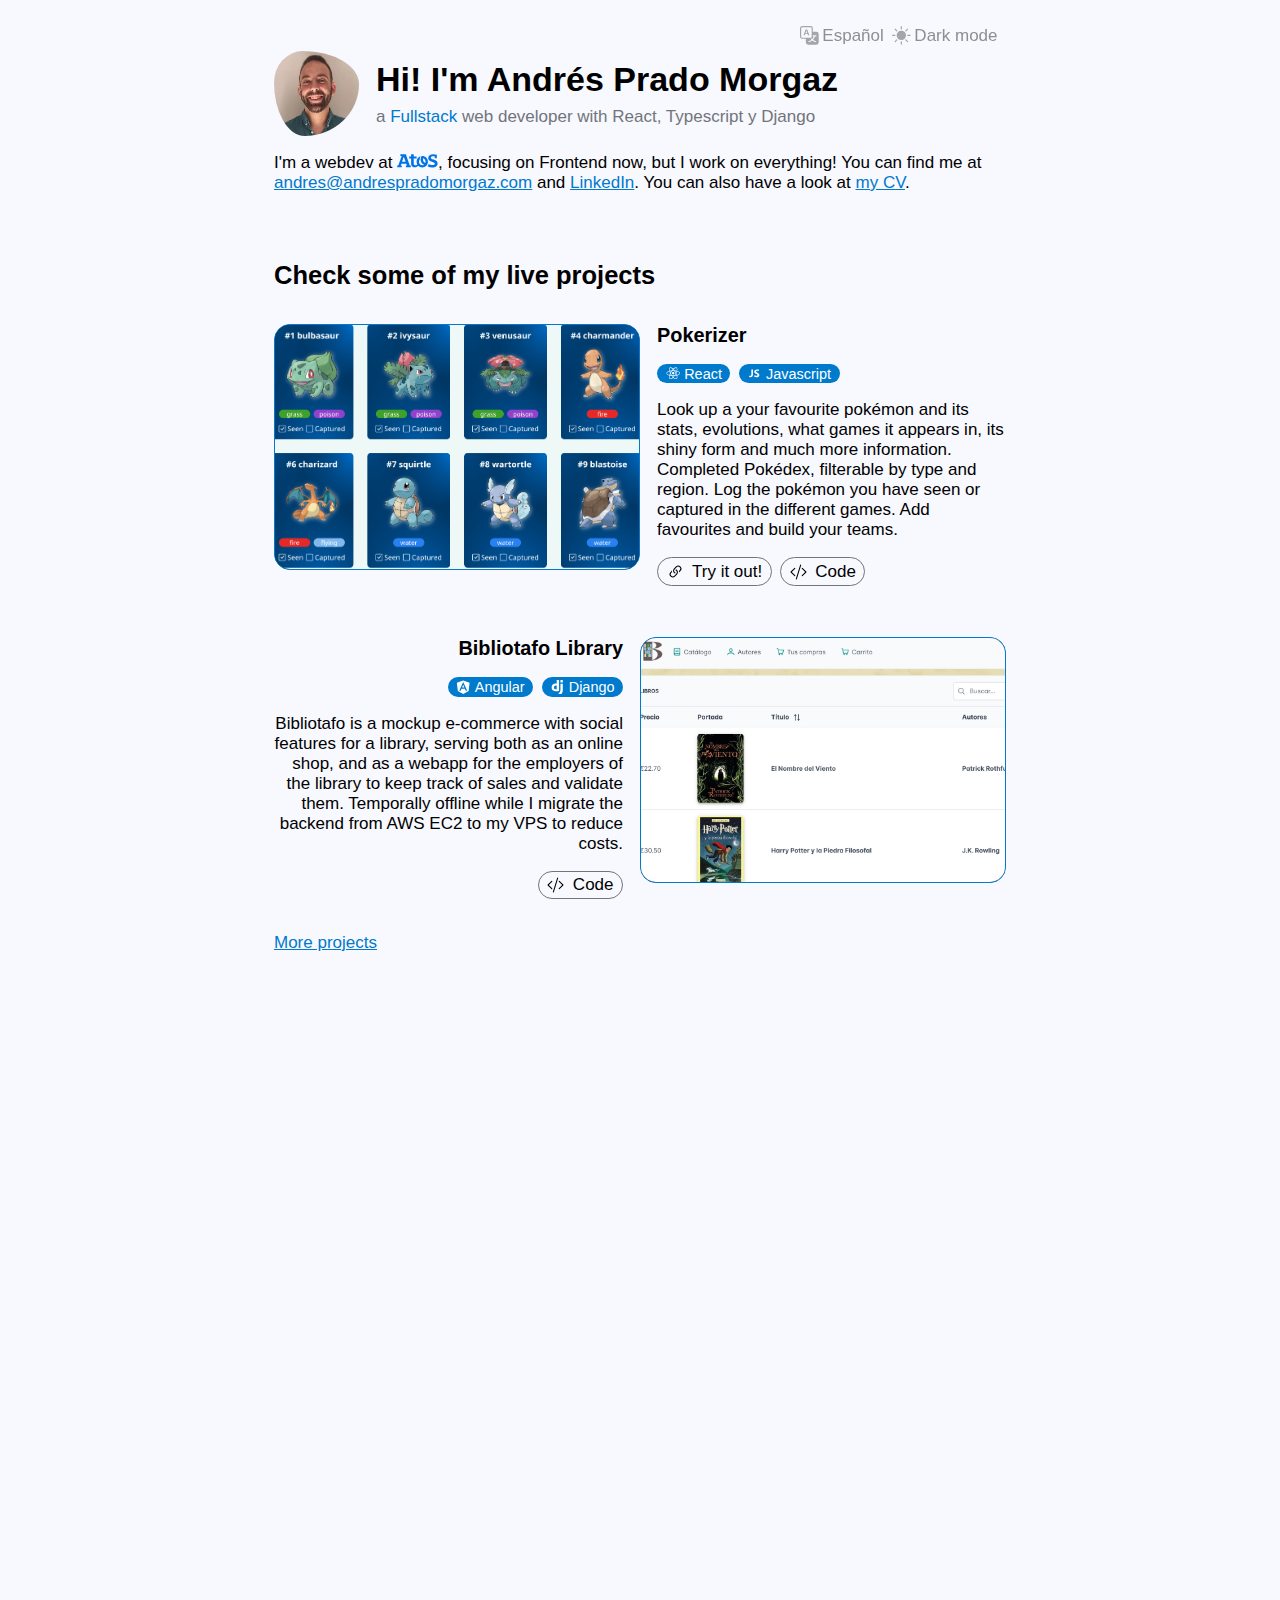
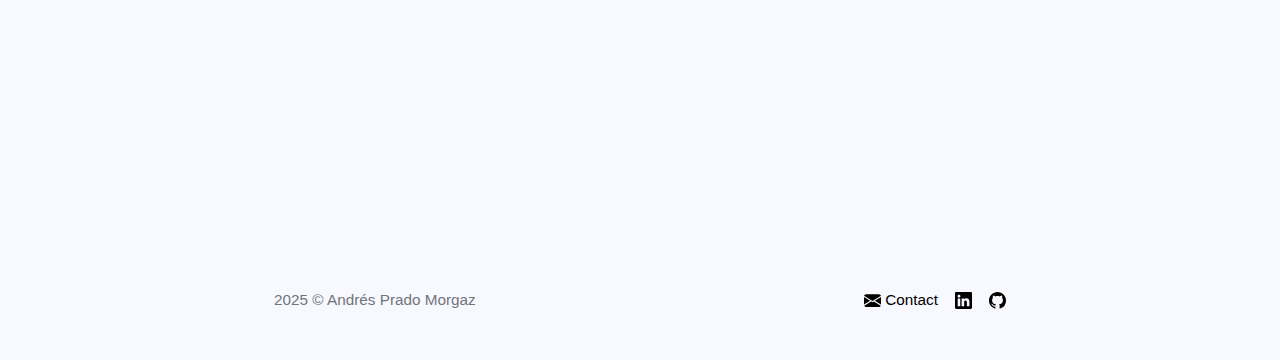
==== commit 848c6b48: "copyright footer" ====
--- a/index.html
+++ b/index.html
@@ -548,102 +548,6 @@
             </div>
           </div>
         </article>
-        <!-- Shopping Cart -->
-        <article class="project">
-          <a
-            href="https://andrespradomorgaz.com/shopping-cart"
-            class="img-container-out"
-          >
-            <div class="img-container-in">
-              <img
-                loading="lazy"
-                src="./assets/thumbShoppingCart.webp"
-                alt="Shopping Cart thumb"
-              />
-              <h3 class="projectTitleSm text">Carrito de la compra</h3>
-              <h3 class="projectTitleSm text hiddenLanguage">Shopping Cart</h3>
-            </div>
-          </a>
-          <div class="project-details">
-            <h3 class="projectTitleMd text">Carrito de la compra</h3>
-            <h3 class="projectTitleMd text hiddenLanguage">Shopping Cart</h3>
-            <div class="techList">
-              <span class="techItem">
-                <svg
-                  class="svg"
-                  viewBox="0 0 32 32"
-                  fill="none"
-                  xmlns="http://www.w3.org/2000/svg"
-                >
-                  <path
-                    d="M18.6789 15.9759C18.6789 14.5415 17.4796 13.3785 16 13.3785C14.5206 13.3785 13.3211 14.5415 13.3211 15.9759C13.3211 17.4105 14.5206 18.5734 16 18.5734C17.4796 18.5734 18.6789 17.4105 18.6789 15.9759Z"
-                    fill="currentColor"
-                  />
-                  <path
-                    fill-rule="evenodd"
-                    clip-rule="evenodd"
-                    d="M24.7004 11.1537C25.2661 8.92478 25.9772 4.79148 23.4704 3.39016C20.9753 1.99495 17.7284 4.66843 16.0139 6.27318C14.3044 4.68442 10.9663 2.02237 8.46163 3.42814C5.96751 4.82803 6.73664 8.8928 7.3149 11.1357C4.98831 11.7764 1 13.1564 1 15.9759C1 18.7874 4.98416 20.2888 7.29698 20.9289C6.71658 23.1842 5.98596 27.1909 8.48327 28.5877C10.9973 29.9932 14.325 27.3945 16.0554 25.7722C17.7809 27.3864 20.9966 30.0021 23.4922 28.6014C25.9956 27.1963 25.3436 23.1184 24.7653 20.8625C27.0073 20.221 31 18.7523 31 15.9759C31 13.1835 26.9903 11.7923 24.7004 11.1537ZM24.4162 19.667C24.0365 18.5016 23.524 17.2623 22.8971 15.9821C23.4955 14.7321 23.9881 13.5088 24.3572 12.3509C26.0359 12.8228 29.7185 13.9013 29.7185 15.9759C29.7185 18.07 26.1846 19.1587 24.4162 19.667ZM22.85 27.526C20.988 28.571 18.2221 26.0696 16.9478 24.8809C17.7932 23.9844 18.638 22.9422 19.4625 21.7849C20.9129 21.6602 22.283 21.4562 23.5256 21.1777C23.9326 22.7734 24.7202 26.4763 22.85 27.526ZM9.12362 27.5111C7.26143 26.47 8.11258 22.8946 8.53957 21.2333C9.76834 21.4969 11.1286 21.6865 12.5824 21.8008C13.4123 22.9332 14.2816 23.9741 15.1576 24.8857C14.0753 25.9008 10.9945 28.557 9.12362 27.5111ZM2.28149 15.9759C2.28149 13.874 5.94207 12.8033 7.65904 12.3326C8.03451 13.5165 8.52695 14.7544 9.12123 16.0062C8.51925 17.2766 8.01977 18.5341 7.64085 19.732C6.00369 19.2776 2.28149 18.0791 2.28149 15.9759ZM9.1037 4.50354C10.9735 3.45416 13.8747 6.00983 15.1159 7.16013C14.2444 8.06754 13.3831 9.1006 12.5603 10.2265C11.1494 10.3533 9.79875 10.5569 8.55709 10.8297C8.09125 9.02071 7.23592 5.55179 9.1037 4.50354ZM20.3793 11.5771C21.3365 11.6942 22.2536 11.85 23.1147 12.0406C22.8562 12.844 22.534 13.6841 22.1545 14.5453C21.6044 13.5333 21.0139 12.5416 20.3793 11.5771ZM16.0143 8.0481C16.6054 8.66897 17.1974 9.3623 17.7798 10.1145C16.5985 10.0603 15.4153 10.0601 14.234 10.1137C14.8169 9.36848 15.414 8.67618 16.0143 8.0481ZM9.8565 14.5444C9.48329 13.6862 9.16398 12.8424 8.90322 12.0275C9.75918 11.8418 10.672 11.69 11.623 11.5748C10.9866 12.5372 10.3971 13.5285 9.8565 14.5444ZM11.6503 20.4657C10.6679 20.3594 9.74126 20.2153 8.88556 20.0347C9.15044 19.2055 9.47678 18.3435 9.85796 17.4668C10.406 18.4933 11.0045 19.4942 11.6503 20.4657ZM16.0498 23.9915C15.4424 23.356 14.8365 22.6531 14.2448 21.8971C15.4328 21.9423 16.6231 21.9424 17.811 21.891C17.2268 22.6608 16.6369 23.3647 16.0498 23.9915ZM22.1667 17.4222C22.5677 18.3084 22.9057 19.1657 23.1742 19.9809C22.3043 20.1734 21.3652 20.3284 20.3757 20.4435C21.015 19.4607 21.6149 18.4536 22.1667 17.4222ZM18.7473 20.5941C16.9301 20.72 15.1016 20.7186 13.2838 20.6044C12.2509 19.1415 11.3314 17.603 10.5377 16.0058C11.3276 14.4119 12.2404 12.8764 13.2684 11.4158C15.0875 11.2825 16.9178 11.2821 18.7369 11.4166C19.7561 12.8771 20.6675 14.4086 21.4757 15.9881C20.6771 17.5812 19.7595 19.1198 18.7473 20.5941ZM22.8303 4.4666C24.7006 5.51254 23.8681 9.22726 23.4595 10.8426C22.2149 10.5641 20.8633 10.3569 19.4483 10.2281C18.6239 9.09004 17.7698 8.05518 16.9124 7.15949C18.1695 5.98441 20.9781 3.43089 22.8303 4.4666Z"
-                    fill="currentColor"
-                  />
-                </svg>
-                <span>React</span>
-              </span>
-              <span class="techItem">
-                <svg
-                  viewBox="0 0 32 32"
-                  version="1.1"
-                  xmlns="http://www.w3.org/2000/svg"
-                  class="svg"
-                >
-                  <path
-                    fill="currentColor"
-                    d="M9.633 7.968h3.751v10.514c0 4.738-2.271 6.392-5.899 6.392-0.888 0-2.024-0.148-2.764-0.395l0.42-3.036c0.518 0.173 1.185 0.296 1.925 0.296 1.58 0 2.567-0.716 2.567-3.282v-10.489zM16.641 20.753c0.987 0.518 2.567 1.037 4.171 1.037 1.728 0 2.641-0.716 2.641-1.826 0-1.012-0.79-1.629-2.789-2.32-2.764-0.987-4.59-2.517-4.59-4.961 0-2.838 2.394-4.985 6.293-4.985 1.9 0 3.258 0.37 4.245 0.839l-0.839 3.011c-0.642-0.321-1.851-0.79-3.455-0.79-1.629 0-2.419 0.765-2.419 1.604 0 1.061 0.913 1.53 3.085 2.369 2.937 1.086 4.294 2.616 4.294 4.985 0 2.789-2.122 5.158-6.688 5.158-1.9 0-3.776-0.518-4.714-1.037l0.765-3.085z"
-                  />
-                </svg>
-                <span>Javascript</span>
-              </span>
-            </div>
-            <div class="text">
-              Un listado de productos filtrable por precio y categoría, que
-              pueden añadirse a un carrito funcional.
-            </div>
-            <div class="text hiddenLanguage">
-              A product list that can be filtered by price and category, with a
-              functional shopping cart.
-            </div>
-            <div class="project-links">
-              <a href="https://andrespradomorgaz.com/shopping-cart"
-                ><svg
-                  xmlns="http://www.w3.org/2000/svg"
-                  fill="currentColor"
-                  class="bi bi-link-45deg"
-                  viewBox="0 0 16 16"
-                >
-                  <path
-                    d="M4.715 6.542 3.343 7.914a3 3 0 1 0 4.243 4.243l1.828-1.829A3 3 0 0 0 8.586 5.5L8 6.086a1 1 0 0 0-.154.199 2 2 0 0 1 .861 3.337L6.88 11.45a2 2 0 1 1-2.83-2.83l.793-.792a4 4 0 0 1-.128-1.287z"
-                  />
-                  <path
-                    d="M6.586 4.672A3 3 0 0 0 7.414 9.5l.775-.776a2 2 0 0 1-.896-3.346L9.12 3.55a2 2 0 1 1 2.83 2.83l-.793.792c.112.42.155.855.128 1.287l1.372-1.372a3 3 0 1 0-4.243-4.243z"
-                  /></svg
-                ><span class="text">¡Pruébalo!</span
-                ><span class="text hiddenLanguage">Try it out!</span></a
-              >
-              <a href="https://github.com/andpramor/shopping-cart"
-                ><svg
-                  xmlns="http://www.w3.org/2000/svg"
-                  fill="currentColor"
-                  class="bi bi-code-slash"
-                  viewBox="0 0 16 16"
-                >
-                  <path
-                    d="M10.478 1.647a.5.5 0 1 0-.956-.294l-4 13a.5.5 0 0 0 .956.294zM4.854 4.146a.5.5 0 0 1 0 .708L1.707 8l3.147 3.146a.5.5 0 0 1-.708.708l-3.5-3.5a.5.5 0 0 1 0-.708l3.5-3.5a.5.5 0 0 1 .708 0m6.292 0a.5.5 0 0 0 0 .708L14.293 8l-3.147 3.146a.5.5 0 0 0 .708.708l3.5-3.5a.5.5 0 0 0 0-.708l-3.5-3.5a.5.5 0 0 0-.708 0"
-                  /></svg
-                ><span class="text">Código</span
-                ><span class="text hiddenLanguage">Code</span></a
-              >
-            </div>
-          </div>
-        </article>
       </div>
       <span class="seeMore text-highlight" id="expandProjects"
         ><span class="text">Más proyectos</span
@@ -817,7 +721,7 @@
           <span class="text">GitHub</span>
         </a>
       </span>
-      <span>2024 - 2025 &#169; Andrés Prado Morgaz</span>
+      <span>2025 &#169; Andrés Prado Morgaz</span>
     </footer>
     <script src="./toggleColorMode.js"></script>
     <script src="./languageHandler.js"></script>
